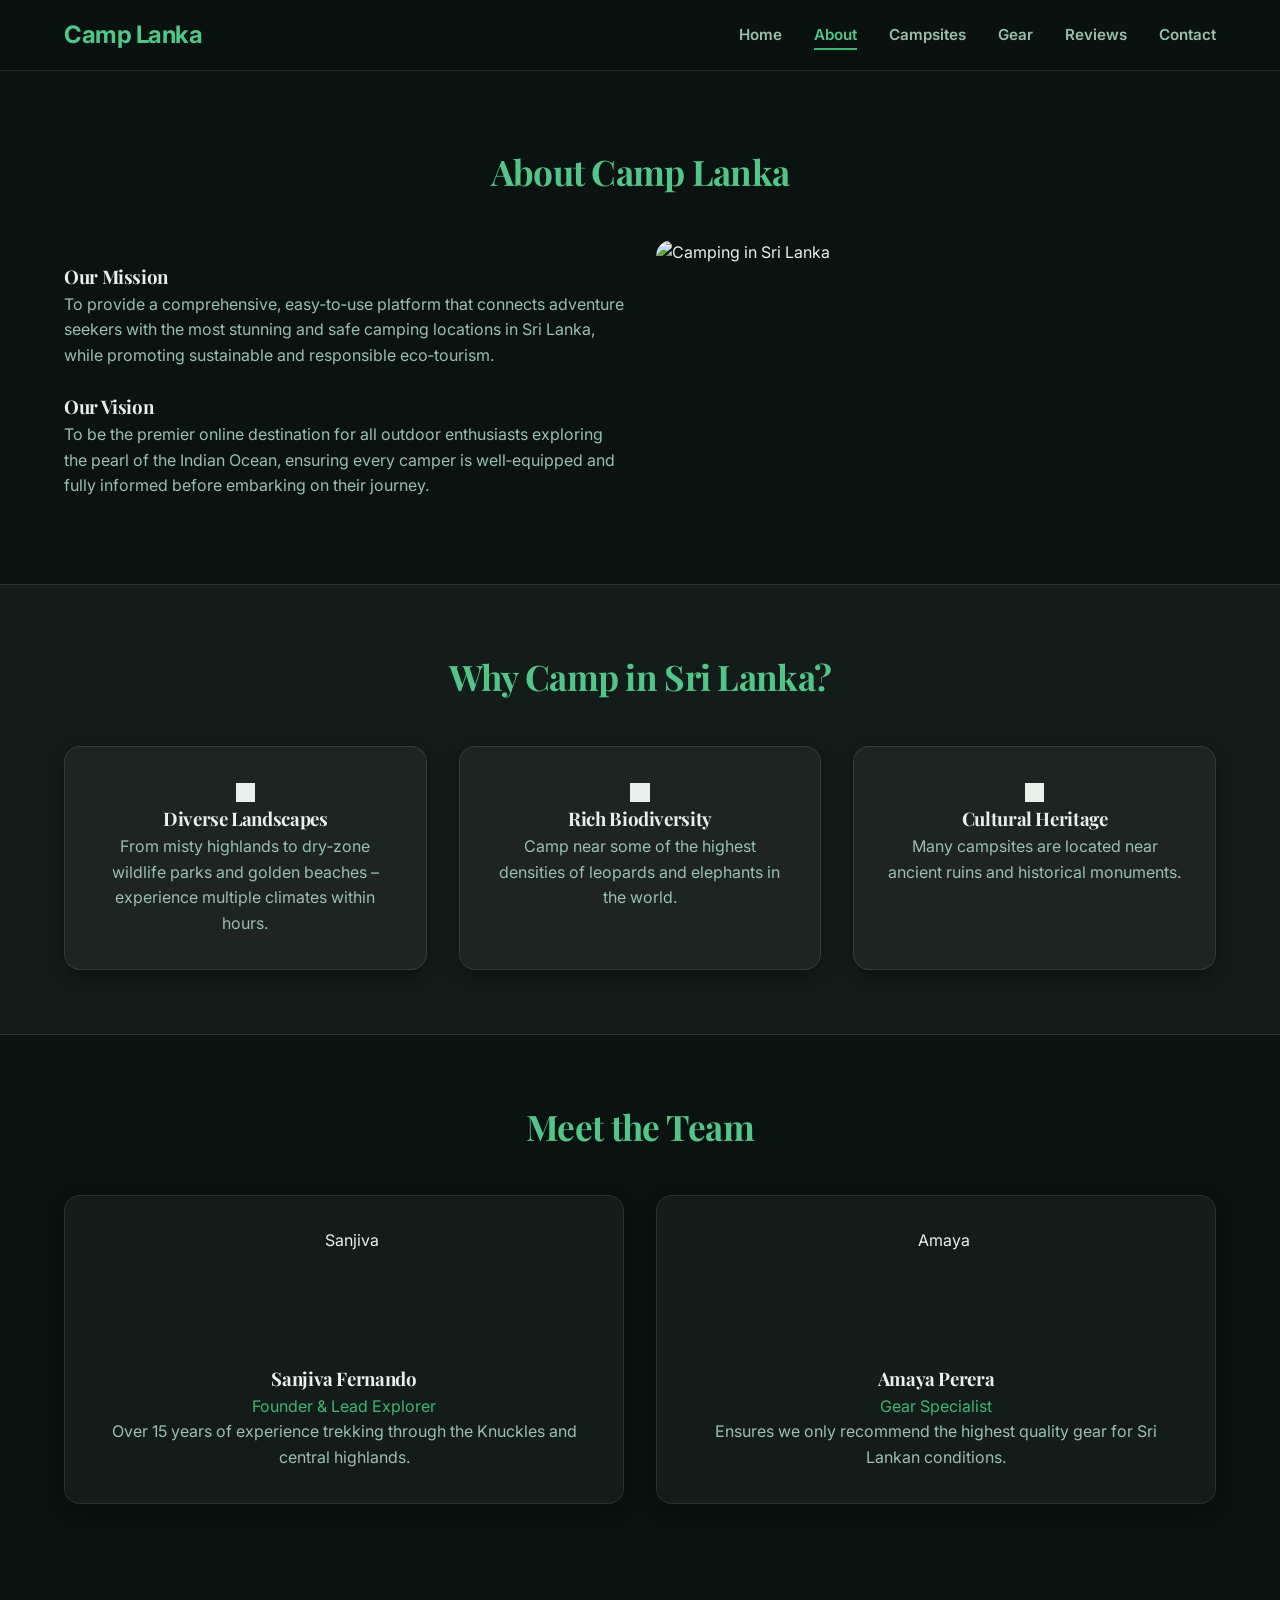
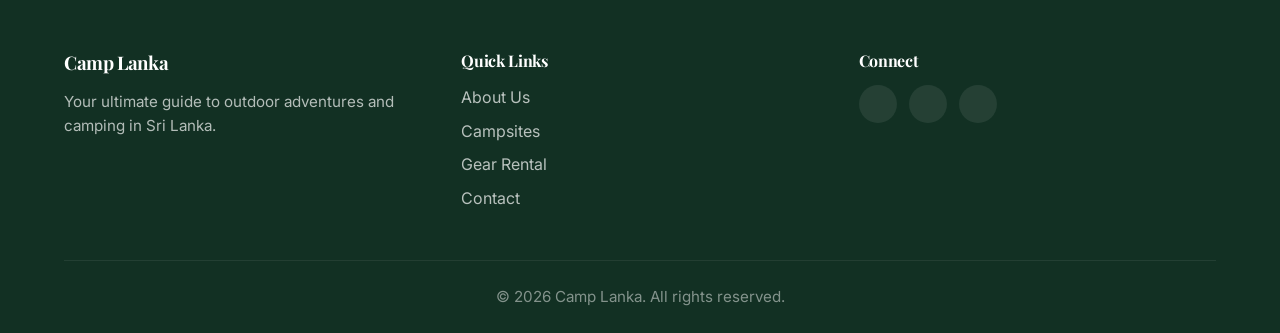
==== about.html @ c8539cd8 "Update website" ====
<!DOCTYPE html>
<html lang="en">
<head>
  <meta charset="UTF-8" />
  <meta name="viewport" content="width=device-width, initial-scale=1.0" />
  <title>About - Camp Lanka</title>
  <link rel="preconnect" href="https://fonts.googleapis.com">
  <link rel="preconnect" href="https://fonts.gstatic.com" crossorigin>
  <link href="https://fonts.googleapis.com/css2?family=Inter:wght@300;400;500;600;700&family=Playfair+Display:wght@500;600;700&display=swap" rel="stylesheet">
  <link rel="stylesheet" href="css/style.css" />
  <link rel="icon" href="favicon.png">
  <script src="https://unpkg.com/@phosphor-icons/web"></script>
</head>
<body>
  <header class="header">
    <div class="container header__container">
      <a href="index.html" class="logo">Camp Lanka</a>
      <nav class="nav">
        <ul class="nav__list">
          <li><a href="index.html" class="nav__link">Home</a></li>
          <li><a href="about.html" class="nav__link active">About</a></li>
          <li><a href="campsites.html" class="nav__link">Campsites</a></li>
          <li><a href="gear.html" class="nav__link">Gear</a></li>
          <li><a href="reviews.html" class="nav__link">Reviews</a></li>
          <li><a href="contact.html" class="nav__link">Contact</a></li>
        </ul>
        <button class="hamburger" aria-label="Menu"><i class="ph ph-list" style="font-size: 1.5rem;"></i></button>
      </nav>
    </div>
  </header>

  <main style="padding-top: 5rem;">
    <section class="section">
      <div class="container">
        <h2 class="section__title">About Camp Lanka</h2>
        <div class="about-grid">
          <div>
            <h3>Our Mission</h3>
            <p style="margin-bottom: 1.5rem; color: var(--color-text-light);">To provide a comprehensive, easy‑to‑use platform that connects adventure seekers with the most stunning and safe camping locations in Sri Lanka, while promoting sustainable and responsible eco‑tourism.</p>
            <h3>Our Vision</h3>
            <p style="color: var(--color-text-light);">To be the premier online destination for all outdoor enthusiasts exploring the pearl of the Indian Ocean, ensuring every camper is well‑equipped and fully informed before embarking on their journey.</p>
          </div>
          <img src="https://images.unsplash.com/photo-1496080174650-637e3f22fa03?q=80&w=2000&auto=format&fit=crop" alt="Camping in Sri Lanka" loading="lazy" />
        </div>
      </div>
    </section>

    <section class="section section--alt">
      <div class="container">
        <h2 class="section__title">Why Camp in Sri Lanka?</h2>
        <div class="grid grid--3">
          <div class="card" style="padding: 2rem; text-align: center;">
            <span class="icon-placeholder" data-icon=""></span>
            <h3>Diverse Landscapes</h3>
            <p style="color: var(--color-text-light);">From misty highlands to dry‑zone wildlife parks and golden beaches – experience multiple climates within hours.</p>
          </div>
          <div class="card" style="padding: 2rem; text-align: center;">
            <span class="icon-placeholder" data-icon=""></span>
            <h3>Rich Biodiversity</h3>
            <p style="color: var(--color-text-light);">Camp near some of the highest densities of leopards and elephants in the world.</p>
          </div>
          <div class="card" style="padding: 2rem; text-align: center;">
            <span class="icon-placeholder" data-icon=""></span>
            <h3>Cultural Heritage</h3>
            <p style="color: var(--color-text-light);">Many campsites are located near ancient ruins and historical monuments.</p>
          </div>
        </div>
      </div>
    </section>

    <section class="section">
      <div class="container">
        <h2 class="section__title">Meet the Team</h2>
        <div class="grid grid--3">
          <div class="card" style="padding: 2rem; text-align: center;">
            <img src="https://images.unsplash.com/photo-1500648767791-00dcc994a43e?q=80&w=600&auto=format&fit=crop" alt="Sanjiva" style="width: 120px; height: 120px; border-radius: 50%; object-fit: cover; margin: 0 auto 1rem;" />
            <h3>Sanjiva Fernando</h3>
            <p style="color: var(--color-accent);">Founder &amp; Lead Explorer</p>
            <p style="color: var(--color-text-light);">Over 15 years of experience trekking through the Knuckles and central highlands.</p>
          </div>
          <div class="card" style="padding: 2rem; text-align: center;">
            <img src="https://images.unsplash.com/photo-1494790108377-be9c29b29330?q=80&w=600&auto=format&fit=crop" alt="Amaya" style="width: 120px; height: 120px; border-radius: 50%; object-fit: cover; margin: 0 auto 1rem;" />
            <h3>Amaya Perera</h3>
            <p style="color: var(--color-accent);">Gear Specialist</p>
            <p style="color: var(--color-text-light);">Ensures we only recommend the highest quality gear for Sri Lankan conditions.</p>
          </div>
        </div>
      </div>
    </section>
  </main>

  <footer class="footer">
    <div class="container">
      <div class="footer__grid">
        <div class="footer__col"><h3>Camp Lanka</h3><p>Your ultimate guide to outdoor adventures and camping in Sri Lanka.</p></div>
        <div class="footer__col">
          <h4>Quick Links</h4>
          <ul><li><a href="about.html">About Us</a></li><li><a href="campsites.html">Campsites</a></li><li><a href="gear.html">Gear Rental</a></li><li><a href="contact.html">Contact</a></li></ul>
        </div>
        <div class="footer__col">
          <h4>Connect</h4>
          <div class="social">
            <a href="#" aria-label="Facebook"><i class="ph-fill ph-facebook-logo" style="font-size: 1.2rem;"></i></a>
            <a href="#" aria-label="Instagram"><i class="ph-fill ph-instagram-logo" style="font-size: 1.2rem;"></i></a>
            <a href="#" aria-label="Twitter"><i class="ph-fill ph-x-logo" style="font-size: 1.2rem;"></i></a>
          </div>
        </div>
      </div>
      <div class="footer__bottom"><p>&copy; 2026 Camp Lanka. All rights reserved.</p></div>
    </div>
  </footer>
  <script src="js/script.js"></script>
</body>
</html>
---- css/style.css ----
/* style.css */
@import url('https://fonts.googleapis.com/css2?family=Inter:opsz,wght@14..32,300;14..32,400;14..32,600;14..32,700&display=swap');

:root {
  --color-bg: #0a1310;
  --color-surface: rgba(255, 255, 255, 0.04);
  --color-surface-hover: rgba(255, 255, 255, 0.08);
  --color-primary: #52c589;
  --color-primary-light: #76dbab;
  --color-primary-dark: #123023;
  --color-accent: #3eb574;
  --color-accent-hover: #4ed18b;
  --color-text: #e8f0ec;
  --color-text-light: #9abfae;
  --color-border: rgba(255, 255, 255, 0.1);
  --color-shadow: rgba(0, 0, 0, 0.4);
  --font-family: 'Inter', -apple-system, BlinkMacSystemFont, 'Segoe UI', Roboto, sans-serif;
  --font-serif: 'Playfair Display', serif;
  --transition: 0.3s ease;
  --radius: 16px;
  --container-width: 1200px;
}

/* Reset & base */
* {
  margin: 0;
  padding: 0;
  box-sizing: border-box;
}

html {
  scroll-behavior: smooth;
}

body {
  font-family: var(--font-family);
  background: var(--color-bg);
  color: var(--color-text);
  line-height: 1.6;
  -webkit-font-smoothing: antialiased;
}

h1, h2, h3, h4, h5, h6 {
  font-family: var(--font-serif);
  font-weight: 700;
  letter-spacing: -0.02em;
}

img {
  max-width: 100%;
  display: block;
}

a {
  color: var(--color-primary);
  text-decoration: none;
  transition: var(--transition);
}
a:hover {
  color: var(--color-accent);
}

.container {
  max-width: var(--container-width);
  margin: 0 auto;
  padding: 0 1.5rem;
}

/* Header */
.header {
  position: fixed;
  top: 0;
  left: 0;
  width: 100%;
  background: rgba(10, 19, 16, 0.6);
  backdrop-filter: blur(16px);
  -webkit-backdrop-filter: blur(16px);
  border-bottom: 1px solid var(--color-border);
  z-index: 1000;
  padding: 1rem 0;
}

.header__container {
  display: flex;
  align-items: center;
  justify-content: space-between;
}

.logo {
  font-weight: 700;
  font-size: 1.5rem;
  color: var(--color-primary);
  letter-spacing: -0.5px;
}
.logo:hover {
  color: var(--color-accent);
}

.nav {
  display: flex;
  align-items: center;
}

.nav__list {
  display: flex;
  gap: 2rem;
  list-style: none;
}
.nav__list a {
  font-weight: 600;
  font-size: 0.95rem;
  color: var(--color-text-light);
  padding: 0.25rem 0;
  border-bottom: 2px solid transparent;
}
.nav__list a:hover,
.nav__list a.active {
  color: var(--color-primary);
  border-bottom-color: var(--color-accent);
}

.hamburger {
  display: none;
  background: none;
  border: none;
  font-size: 1.5rem;
  color: var(--color-primary);
  cursor: pointer;
  padding: 0.25rem;
}

/* Hero */
.hero {
  min-height: 100vh;
  display: flex;
  align-items: center;
  justify-content: center;
  text-align: center;
  background: linear-gradient(180deg, rgba(10, 19, 16, 0.1) 0%, rgba(10, 19, 16, 0.95) 100%),
              url('../images/background.jpg') center/cover;
  padding-top: 6rem;
}

/* Glass Search Bar */
.search-bar {
  display: flex;
  background: rgba(18, 48, 35, 0.5);
  backdrop-filter: blur(16px);
  -webkit-backdrop-filter: blur(16px);
  border: 1px solid rgba(255, 255, 255, 0.1);
  border-radius: 24px;
  padding: 0.5rem;
  margin: 2.5rem auto;
  max-width: 950px;
  flex-wrap: wrap;
  text-align: left;
  box-shadow: 0 10px 30px rgba(0,0,0,0.3);
}
.search-group {
  flex: 1;
  padding: 0.8rem 1.5rem;
  border-right: 1px solid rgba(255, 255, 255, 0.1);
  min-width: 180px;
}
.search-group:last-child {
  border-right: none;
}
.search-group label {
  display: flex;
  align-items: center;
  gap: 0.5rem;
  font-size: 0.85rem;
  color: var(--color-primary);
  margin-bottom: 0.4rem;
  font-weight: 600;
}
.search-group select, .search-group input {
  background: transparent;
  border: none;
  color: #fff;
  font-size: 1rem;
  width: 100%;
  outline: none;
  font-family: var(--font-family);
}
.search-group select option {
  background: var(--color-primary-dark);
  color: #fff;
}
.search-group input::placeholder {
  color: var(--color-text-light);
}
.search-btn-container {
  width: 100%;
  padding: 0.5rem;
}
.search-btn {
  width: 100%;
  background: var(--color-primary);
  color: #000;
  border: none;
  padding: 1.2rem;
  border-radius: 16px;
  font-weight: 600;
  font-size: 1.1rem;
  cursor: pointer;
  transition: var(--transition);
  display: flex;
  align-items: center;
  justify-content: center;
  gap: 0.5rem;
}
.search-btn:hover {
  background: var(--color-accent);
}
.stats-row {
  display: flex;
  justify-content: space-between;
  max-width: 600px;
  margin: 2rem auto 0;
}
.stat-item {
  display: flex;
  align-items: center;
  gap: 0.5rem;
}
.stat-value {
  font-size: 1.5rem;
  font-weight: 700;
  color: #fff;
  font-family: var(--font-serif);
}
.stat-label {
  font-size: 0.9rem;
  color: var(--color-text-light);
}

.hero__content {
  width: 100%;
  max-width: 1100px;
  padding: 1rem;
}

.hero__title {
  font-size: 4.5rem;
  font-weight: 700;
  color: #fff;
  margin-bottom: 1rem;
  line-height: 1.1;
  font-family: var(--font-serif);
}

.hero__title span {
  color: var(--color-primary);
}

.hero__text {
  font-size: 1.2rem;
  color: rgba(255,255,255,0.9);
  margin-bottom: 2rem;
}

/* Buttons */
.btn {
  display: inline-block;
  font-weight: 600;
  padding: 0.75rem 2rem;
  border-radius: 40px;
  border: 2px solid transparent;
  transition: var(--transition);
  cursor: pointer;
  font-size: 1rem;
  text-align: center;
}

.btn--primary {
  background: var(--color-accent);
  color: #fff;
  border-color: var(--color-accent);
}
.btn--primary:hover {
  background: var(--color-accent-hover);
  border-color: var(--color-accent-hover);
  color: #fff;
}

.btn--outline {
  background: transparent;
  color: var(--color-primary);
  border-color: var(--color-primary);
}
.btn--outline:hover {
  background: var(--color-primary);
  color: #fff;
}

/* Sections */
.section {
  padding: 4rem 0;
}

.section--alt {
  background: var(--color-surface);
  border-top: 1px solid var(--color-border);
  border-bottom: 1px solid var(--color-border);
}

.section__title {
  font-size: 2.2rem;
  font-weight: 700;
  color: var(--color-primary);
  text-align: center;
  margin-bottom: 2.5rem;
}

.section__action {
  text-align: center;
  margin-top: 2.5rem;
}

/* Grid */
.grid {
  display: grid;
  gap: 2rem;
}
.grid--3 {
  grid-template-columns: repeat(auto-fit, minmax(260px, 1fr));
}

/* Cards */
.card {
  background: var(--color-surface);
  border-radius: var(--radius);
  overflow: hidden;
  box-shadow: 0 6px 18px var(--color-shadow);
  transition: var(--transition);
  border: 1px solid var(--color-border);
  cursor: default;
}
.card--clickable {
  cursor: pointer;
}
.card--clickable:hover {
  transform: translateY(-6px);
  box-shadow: 0 12px 28px rgba(27, 77, 62, 0.12);
}

.card__media {
  position: relative;
  height: 190px;
  overflow: hidden;
}
.card__media img {
  width: 100%;
  height: 100%;
  object-fit: cover;
}

.badge {
  position: absolute;
  top: 0.75rem;
  left: 0.75rem;
  font-size: 0.7rem;
  font-weight: 600;
  padding: 0.3rem 0.8rem;
  border-radius: 20px;
  background: rgba(255,255,255,0.85);
  backdrop-filter: blur(4px);
  color: var(--color-primary-dark);
}
.badge--mountain { background: #e3f0e9; color: #1a5a3a; }
.badge--forest { background: #d5e8d5; color: #1d5e3a; }
.badge--wildlife { background: #f0e6d3; color: #6b4f2a; }
.badge--rent { background: #d9e6f0; color: #1e4b6b; }
.badge--buy { background: #e8ddf0; color: #4d2a6b; }

.card__body {
  padding: 1.25rem 1.25rem 1.5rem;
}
.card__title {
  font-size: 1.25rem;
  font-weight: 700;
  color: var(--color-primary);
}
.card__location {
  font-size: 0.9rem;
  color: var(--color-text-light);
  margin: 0.25rem 0 0.5rem;
}
.card__location i {
  margin-right: 0.3rem;
  color: var(--color-accent);
}
.card__desc {
  font-size: 0.95rem;
  color: var(--color-text-light);
  line-height: 1.5;
}

/* Gear preview cards (homepage) */
.gear-card {
  display: flex;
  align-items: center;
  gap: 1rem;
  background: var(--color-surface);
  padding: 0.75rem 1rem;
  border-radius: var(--radius);
  border: 1px solid var(--color-border);
  transition: var(--transition);
}
.gear-card:hover {
  border-color: var(--color-accent);
  transform: translateY(-2px);
}
.gear-card img {
  width: 80px;
  height: 80px;
  object-fit: cover;
  border-radius: 8px;
}
.gear-card__info h4 {
  font-weight: 600;
  color: var(--color-primary);
}
.gear-card__info p {
  font-size: 0.85rem;
  color: var(--color-text-light);
  margin: 0.2rem 0;
}

/* Footer */
.footer {
  background: var(--color-primary-dark);
  color: rgba(255,255,255,0.85);
  padding: 3rem 0 1.5rem;
  margin-top: 2rem;
}

.footer__grid {
  display: grid;
  grid-template-columns: repeat(auto-fit, minmax(180px, 1fr));
  gap: 2.5rem;
  margin-bottom: 2.5rem;
}

.footer h3, .footer h4 {
  color: #fff;
  margin-bottom: 0.75rem;
}
.footer p {
  font-size: 0.95rem;
  line-height: 1.6;
  opacity: 0.8;
}
.footer ul {
  list-style: none;
}
.footer ul li {
  margin-bottom: 0.5rem;
}
.footer a {
  color: rgba(255,255,255,0.7);
}
.footer a:hover {
  color: #fff;
}

.social {
  display: flex;
  gap: 0.75rem;
}
.social a {
  display: inline-flex;
  align-items: center;
  justify-content: center;
  width: 38px;
  height: 38px;
  border-radius: 50%;
  background: rgba(255,255,255,0.08);
  color: #fff;
  transition: var(--transition);
}
.social a:hover {
  background: var(--color-accent);
  color: #fff;
}

.footer__bottom {
  border-top: 1px solid rgba(255,255,255,0.1);
  padding-top: 1.5rem;
  text-align: center;
  font-size: 0.9rem;
  opacity: 0.7;
}

/* Responsive */
@media (max-width: 768px) {
  .nav__list {
    display: none;
    flex-direction: column;
    position: absolute;
    top: 100%;
    left: 0;
    width: 100%;
    background: var(--color-bg);
    padding: 1.5rem;
    border-top: 1px solid var(--color-border);
    box-shadow: 0 12px 24px rgba(0,0,0,0.5);
    gap: 0.75rem;
  }
  .nav__list.active {
    display: flex;
  }
  .hamburger {
    display: block;
    color: #fff;
  }
  .hero__title {
    font-size: 2.8rem;
  }
  .stats-row {
    flex-direction: column;
    gap: 1.5rem;
  }
  .search-group {
    border-right: none;
    border-bottom: 1px solid rgba(255,255,255,0.1);
  }
  .search-group:last-of-type {
    border-bottom: none;
  }
  .grid--3 {
    grid-template-columns: 1fr;
  }
  .gear-card {
    flex-direction: column;
    text-align: center;
  }
  .gear-card img {
    width: 100%;
    height: 140px;
  }
}

/* ===== Additional page-specific styles ===== */
/* Campsite filter buttons */
.filter-bar {
  display: flex;
  flex-wrap: wrap;
  justify-content: center;
  gap: 0.6rem 1rem;
  margin-bottom: 2.5rem;
}
.filter-btn {
  background: transparent;
  border: 1px solid var(--color-border);
  padding: 0.4rem 1.2rem;
  border-radius: 30px;
  font-weight: 500;
  color: var(--color-text-light);
  cursor: pointer;
  transition: var(--transition);
}
.filter-btn.active,
.filter-btn:hover {
  background: var(--color-accent);
  color: #fff;
  border-color: var(--color-accent);
}

/* Nearby gear (campsites page) */
.nearby {
  background: var(--color-surface);
  border-radius: var(--radius);
  padding: 2rem 1.5rem;
  margin-top: 2.5rem;
  border: 1px solid var(--color-border);
}
.nearby__header {
  text-align: center;
  margin-bottom: 1.5rem;
}
.nearby__header h2 {
  color: var(--color-primary);
  font-size: 1.6rem;
}
.nearby__placeholder {
  display: grid;
  grid-template-columns: 1fr 1fr;
  gap: 1.5rem;
}
.nearby__placeholder .empty {
  background: var(--color-bg);
  border: 2px dashed var(--color-border);
  border-radius: var(--radius);
  padding: 2.5rem 1rem;
  text-align: center;
  color: var(--color-text-light);
}
.nearby__gear-item {
  display: flex;
  gap: 1rem;
  align-items: center;
  background: var(--color-bg);
  padding: 0.75rem;
  border-radius: 10px;
}
.nearby__gear-item img {
  width: 80px;
  height: 80px;
  object-fit: cover;
  border-radius: 8px;
}
.nearby__gear-info h4 {
  font-weight: 600;
  color: var(--color-primary);
}
.nearby__gear-info p {
  font-size: 0.85rem;
  color: var(--color-text-light);
}
.nearby__gear-info .price {
  color: var(--color-accent);
  font-weight: 600;
  margin-top: 0.2rem;
}

/* Reviews carousel */
.carousel-wrapper {
  max-width: 700px;
  margin: 0 auto;
  background: var(--color-surface);
  border-radius: var(--radius);
  padding: 2rem 1.5rem;
  border: 1px solid var(--color-border);
  position: relative;
  overflow: hidden;
}
.carousel-track {
  display: flex;
  transition: transform 0.4s ease;
}
.review-slide {
  min-width: 100%;
  padding: 0 1rem;
  text-align: center;
}
.review-slide .quote {
  font-size: 2rem;
  color: var(--color-accent);
  opacity: 0.3;
  margin-bottom: 0.5rem;
}
.review-slide blockquote {
  font-style: italic;
  font-size: 1.1rem;
  color: var(--color-text);
  margin-bottom: 1rem;
}
.review-slide .author {
  font-weight: 600;
  color: var(--color-primary);
}
.review-slide .stars {
  color: #e8b84b;
  margin-top: 0.3rem;
}
.carousel-btn {
  position: absolute;
  top: 50%;
  transform: translateY(-50%);
  background: rgba(27, 77, 62, 0.1);
  border: none;
  width: 38px;
  height: 38px;
  border-radius: 50%;
  cursor: pointer;
  transition: var(--transition);
  color: var(--color-primary);
}
.carousel-btn:hover {
  background: var(--color-accent);
  color: #fff;
}
.carousel-btn.prev { left: 0.5rem; }
.carousel-btn.next { right: 0.5rem; }

/* Contact grid */
.contact-grid {
  display: grid;
  grid-template-columns: 1fr 1fr;
  gap: 2.5rem;
  align-items: start;
}
.contact-grid .card {
  padding: 2rem;
}
.form-group {
  margin-bottom: 1.25rem;
}
.form-group label {
  display: block;
  font-weight: 500;
  margin-bottom: 0.3rem;
  color: var(--color-text);
}
.form-control {
  width: 100%;
  padding: 0.6rem 1rem;
  border: 1px solid var(--color-border);
  border-radius: 8px;
  background: var(--color-bg);
  font-family: var(--font-family);
  transition: var(--transition);
}
.form-control:focus {
  outline: none;
  border-color: var(--color-accent);
  box-shadow: 0 0 0 3px rgba(46, 139, 94, 0.15);
}
textarea.form-control {
  min-height: 120px;
  resize: vertical;
}
.contact-details {
  display: flex;
  flex-direction: column;
  gap: 1.5rem;
}
.contact-details .item {
  display: flex;
  gap: 1rem;
  align-items: flex-start;
}
.contact-details .item i {
  font-size: 1.3rem;
  color: var(--color-accent);
  width: 1.8rem;
  text-align: center;
  margin-top: 0.2rem;
}
.contact-details .item h4 {
  font-weight: 600;
  color: var(--color-primary);
}
.contact-details .item p {
  color: var(--color-text-light);
}

/* About page */
.about-grid {
  display: grid;
  grid-template-columns: 1fr 1fr;
  gap: 2rem;
  align-items: center;
}
.about-grid img {
  border-radius: var(--radius);
  height: 280px;
  object-fit: cover;
}

/* Responsive for contact & about */
@media (max-width: 768px) {
  .contact-grid,
  .about-grid {
    grid-template-columns: 1fr;
  }
  .nearby__placeholder {
    grid-template-columns: 1fr;
  }
}
/* Icon placeholders (replacing FontAwesome) */
.icon-placeholder {
  display: inline-block;
  width: 1.2em;
  height: 1.2em;
  background-color: currentColor;
  mask-size: contain;
  mask-repeat: no-repeat;
  mask-position: center;
  -webkit-mask-size: contain;
  -webkit-mask-repeat: no-repeat;
  -webkit-mask-position: center;
  vertical-align: middle;
}

/* Fallback simple geometry for specific icons to look clean if no SVG is provided */
.icon-placeholder[data-icon=\"menu\"] {
  background: currentColor;
  height: 0.15em;
  width: 1em;
  box-shadow: 0 -0.35em 0 currentColor, 0 0.35em 0 currentColor;
}
.icon-placeholder[data-icon=\"location\"] {
  border-radius: 50% 50% 50% 0;
  transform: rotate(-45deg);
  width: 0.8em;
  height: 0.8em;
  border: 0.2em solid currentColor;
  background: transparent;
}
.icon-placeholder[data-icon=\"facebook\"],
.icon-placeholder[data-icon=\"instagram\"],
.icon-placeholder[data-icon=\"twitter\"] {
  border-radius: 50%;
  width: 1em;
  height: 1em;
}
.icon-placeholder[data-icon=\"mountain\"] {
  clip-path: polygon(50% 0%, 0% 100%, 100% 100%);
}
.icon-placeholder[data-icon=\"temp\"] {
  width: 0.3em;
  height: 1em;
  border-radius: 1em;
}
.icon-placeholder[data-icon=\"calendar\"] {
  width: 1em;
  height: 0.9em;
  border: 0.15em solid currentColor;
  border-top-width: 0.3em;
  border-radius: 0.15em;
  background: transparent;
}

/* Hover effect on campsite card select action */
.card .card__action {
  opacity: 0;
  transform: translateY(10px);
  transition: var(--transition);
}
.card:hover .card__action {
  opacity: 1;
  transform: translateY(0);
}
.btn-action {
  font-weight: 600;
  border-radius: 8px;
  cursor: pointer;
  transition: var(--transition);
}
.btn-action:hover {
  transform: scale(1.02);
}


/* Camp Card Styles */

.camp-card {
  background: var(--color-surface);
  border-radius: var(--radius);
  overflow: hidden;
  box-shadow: 0 6px 18px var(--color-shadow);
  transition: var(--transition);
  border: 1px solid var(--color-border);
  display: flex;
  flex-direction: column;
}
.camp-card:hover {
  transform: translateY(-6px);
  box-shadow: 0 12px 28px rgba(27, 77, 62, 0.12);
}
.camp-card-img {
  width: 100%;
  height: 200px;
  object-fit: cover;
}
.camp-card-body {
  padding: 1.25rem 1.25rem 1.5rem;
  display: flex;
  flex-direction: column;
  flex-grow: 1;
}
.camp-card-meta {
  display: flex;
  justify-content: space-between;
  font-size: 0.85rem;
  color: var(--color-text-light);
  margin-bottom: 0.5rem;
}
.camp-card-meta span i, .camp-card-meta span .icon-placeholder {
  color: var(--color-accent);
  margin-right: 0.2rem;
}
.camp-card-title {
  font-size: 1.25rem;
  font-weight: 700;
  color: var(--color-primary);
  margin-bottom: 0.5rem;
}
.camp-desc {
  font-size: 0.95rem;
  color: var(--color-text-light);
  line-height: 1.5;
  margin-bottom: 1rem;
  flex-grow: 1;
}
.camp-card-footer {
  display: flex;
  justify-content: space-between;
  align-items: center;
  border-top: 1px solid var(--color-border);
  padding-top: 1rem;
}
.season-info {
  font-size: 0.85rem;
  color: var(--color-text-light);
  display: flex;
  align-items: center;
  gap: 0.3rem;
}

/* Modal Styles */
.modal {
  display: none;
  position: fixed;
  z-index: 2000;
  left: 0;
  top: 0;
  width: 100%;
  height: 100%;
  overflow: auto;
  background-color: rgba(0, 0, 0, 0.6);
  backdrop-filter: blur(4px);
}
.modal.show {
  display: block;
}
.modal-content {
  background-color: var(--color-surface);
  margin: 5% auto;
  padding: 2rem;
  border-radius: var(--radius);
  width: 90%;
  max-width: 900px;
  position: relative;
  box-shadow: 0 15px 40px rgba(0,0,0,0.2);
  animation: modalFadeIn 0.3s ease-out;
}
@keyframes modalFadeIn {
  from { opacity: 0; transform: translateY(-20px); }
  to { opacity: 1; transform: translateY(0); }
}
.modal-close {
  position: absolute;
  top: 1rem;
  right: 1.5rem;
  color: var(--color-text-light);
  font-size: 2rem;
  font-weight: bold;
  cursor: pointer;
  transition: var(--transition);
}
.modal-close:hover {
  color: var(--color-primary);
}

/* Modal Grid */
.modal-grid {
  display: grid;
  grid-template-columns: 1fr 1fr;
  gap: 2rem;
}
.modal-header-img {
  width: 100%;
  height: 300px;
  object-fit: cover;
  border-radius: var(--radius);
  margin-bottom: 1.5rem;
}
.modal-title {
  font-size: 2rem;
  color: var(--color-primary);
  margin-bottom: 0.5rem;
}
.modal-meta {
  display: flex;
  gap: 1.5rem;
  font-size: 0.95rem;
  color: var(--color-text-light);
  margin-bottom: 1.5rem;
}
.modal-meta span {
  display: flex;
  align-items: center;
  gap: 0.4rem;
}
.modal-desc {
  margin-bottom: 1.5rem;
  line-height: 1.6;
}
.modal-section-title {
  font-size: 1.2rem;
  color: var(--color-primary);
  margin-bottom: 0.75rem;
  border-bottom: 2px solid var(--color-border);
  padding-bottom: 0.3rem;
}
.modal-safety {
  list-style: none;
  margin-bottom: 1.5rem;
}
.modal-safety li {
  position: relative;
  padding-left: 1.5rem;
  margin-bottom: 0.5rem;
  font-size: 0.95rem;
}
.modal-safety li::before {
  content: '✓';
  position: absolute;
  left: 0;
  color: var(--color-accent);
  font-weight: bold;
}
.modal-gear-list {
  display: grid;
  grid-template-columns: 1fr;
  gap: 1rem;
}
.modal-gear-item {
  display: flex;
  gap: 1rem;
  background: var(--color-bg);
  padding: 0.75rem;
  border-radius: 8px;
  border: 1px solid var(--color-border);
  align-items: center;
}
.modal-gear-img {
  width: 60px;
  height: 60px;
  border-radius: 6px;
  object-fit: cover;
}
.modal-gear-info h4 {
  font-size: 0.95rem;
  color: var(--color-primary);
}
.modal-gear-info p {
  font-size: 0.8rem;
  color: var(--color-text-light);
  margin-top: 0.2rem;
}
.modal-gear-item .btn {
  margin-left: auto;
  font-size: 0.8rem;
  padding: 0.4rem 0.8rem;
}
@media (max-width: 768px) {
  .modal-grid { grid-template-columns: 1fr; gap: 1rem; }
  .modal-header-img { height: 200px; }
}
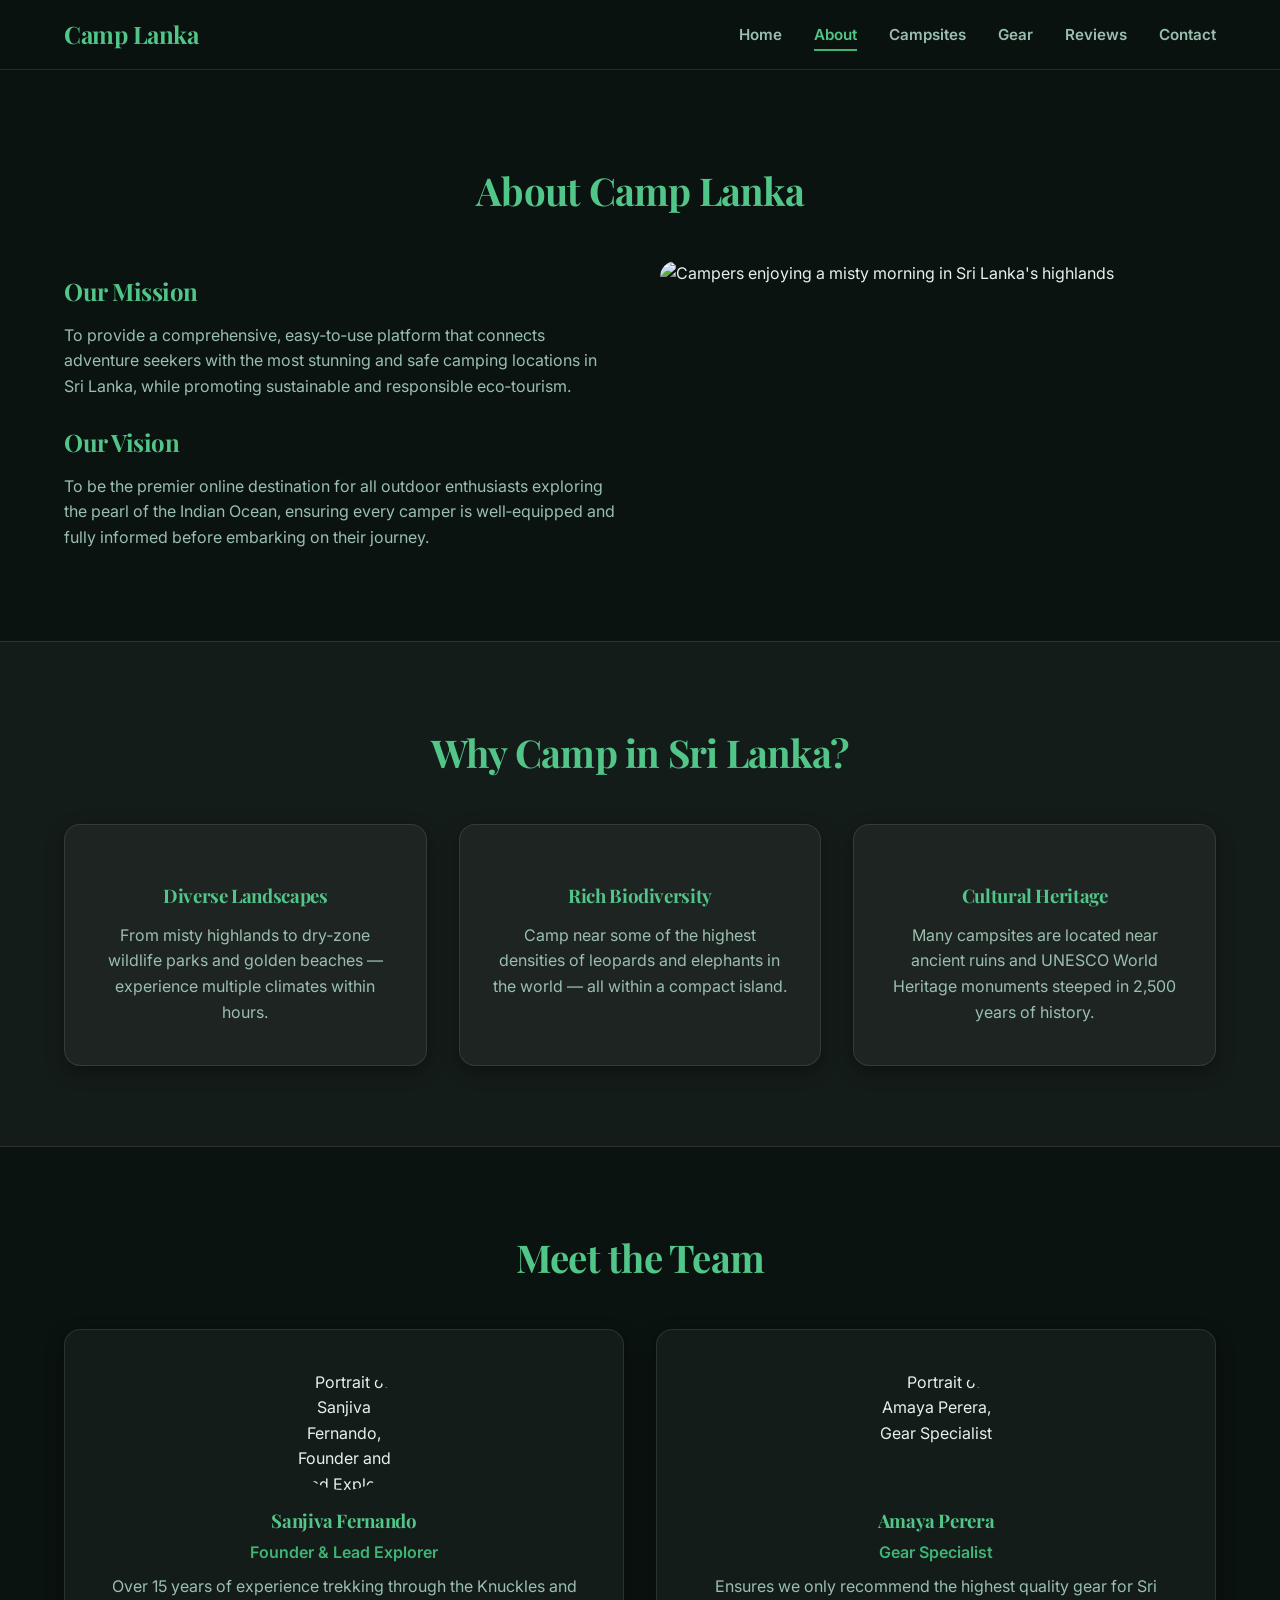
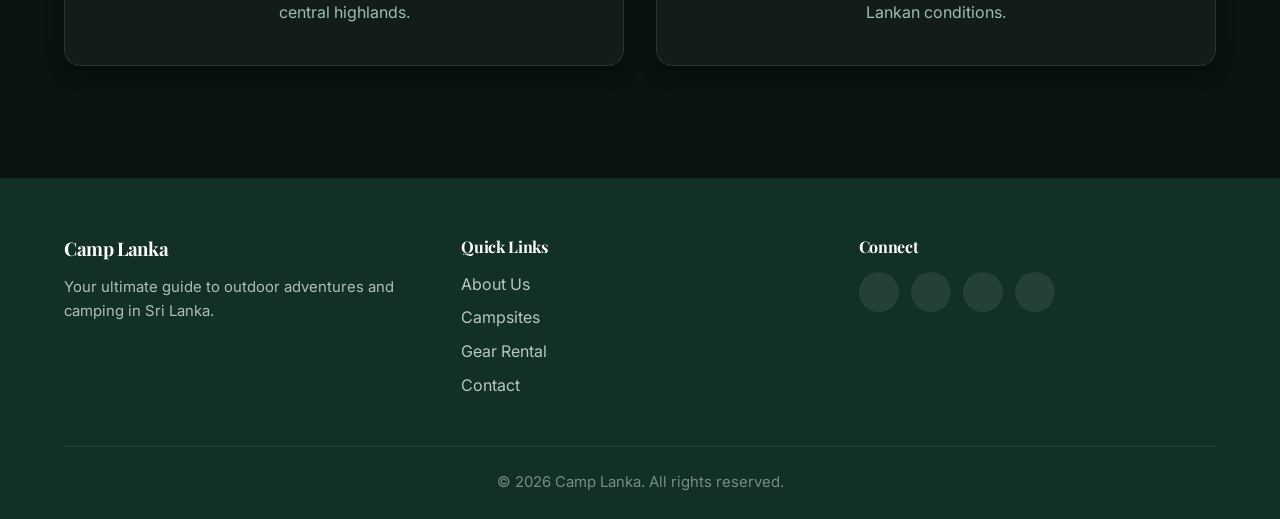
==== commit 3e4e051f: "Update website" ====
--- a/about.html
+++ b/about.html
@@ -3,112 +3,157 @@
 <head>
   <meta charset="UTF-8" />
   <meta name="viewport" content="width=device-width, initial-scale=1.0" />
-  <title>About - Camp Lanka</title>
+  <meta name="description" content="Learn about Camp Lanka — our mission to connect adventure seekers with Sri Lanka's most stunning camping destinations through sustainable eco-tourism." />
+  <title>About Us – Camp Lanka</title>
   <link rel="preconnect" href="https://fonts.googleapis.com">
   <link rel="preconnect" href="https://fonts.gstatic.com" crossorigin>
   <link href="https://fonts.googleapis.com/css2?family=Inter:wght@300;400;500;600;700&family=Playfair+Display:wght@500;600;700&display=swap" rel="stylesheet">
   <link rel="stylesheet" href="css/style.css" />
   <link rel="icon" href="favicon.png">
+  <!-- Phosphor Icons -->
   <script src="https://unpkg.com/@phosphor-icons/web"></script>
 </head>
 <body>
-  <header class="header">
+
+  <!-- ===== HEADER ===== -->
+  <header class="header" role="banner">
     <div class="container header__container">
-      <a href="index.html" class="logo">Camp Lanka</a>
-      <nav class="nav">
-        <ul class="nav__list">
-          <li><a href="index.html" class="nav__link">Home</a></li>
-          <li><a href="about.html" class="nav__link active">About</a></li>
-          <li><a href="campsites.html" class="nav__link">Campsites</a></li>
-          <li><a href="gear.html" class="nav__link">Gear</a></li>
-          <li><a href="reviews.html" class="nav__link">Reviews</a></li>
-          <li><a href="contact.html" class="nav__link">Contact</a></li>
+      <a href="index.html" class="logo" aria-label="Camp Lanka – Home">Camp Lanka</a>
+      <nav class="nav" role="navigation" aria-label="Main navigation">
+        <ul class="nav__list" id="nav-list" role="list">
+          <li role="listitem"><a href="index.html"      class="nav__link">Home</a></li>
+          <li role="listitem"><a href="about.html"      class="nav__link active" aria-current="page">About</a></li>
+          <li role="listitem"><a href="campsites.html"  class="nav__link">Campsites</a></li>
+          <li role="listitem"><a href="gear.html"       class="nav__link">Gear</a></li>
+          <li role="listitem"><a href="reviews.html"    class="nav__link">Reviews</a></li>
+          <li role="listitem"><a href="contact.html"    class="nav__link">Contact</a></li>
         </ul>
-        <button class="hamburger" aria-label="Menu"><i class="ph ph-list" style="font-size: 1.5rem;"></i></button>
+        <button class="hamburger" id="hamburger-btn" aria-label="Open navigation menu" aria-expanded="false" aria-controls="nav-list">
+          <i class="ph ph-list" aria-hidden="true" style="font-size:1.5rem;"></i>
+        </button>
       </nav>
     </div>
   </header>
 
-  <main style="padding-top: 5rem;">
-    <section class="section">
+  <main style="padding-top:5rem;">
+
+    <!-- ===== MISSION & VISION ===== -->
+    <section class="section" aria-labelledby="about-heading">
       <div class="container">
-        <h2 class="section__title">About Camp Lanka</h2>
+        <h1 class="section__title" id="about-heading">About Camp Lanka</h1>
         <div class="about-grid">
           <div>
-            <h3>Our Mission</h3>
-            <p style="margin-bottom: 1.5rem; color: var(--color-text-light);">To provide a comprehensive, easy‑to‑use platform that connects adventure seekers with the most stunning and safe camping locations in Sri Lanka, while promoting sustainable and responsible eco‑tourism.</p>
-            <h3>Our Vision</h3>
-            <p style="color: var(--color-text-light);">To be the premier online destination for all outdoor enthusiasts exploring the pearl of the Indian Ocean, ensuring every camper is well‑equipped and fully informed before embarking on their journey.</p>
+            <h2 style="color:var(--color-primary);margin-bottom:0.75rem;font-size:1.5rem;">Our Mission</h2>
+            <p style="margin-bottom:1.5rem;color:var(--color-text-light);">
+              To provide a comprehensive, easy‑to‑use platform that connects adventure seekers with the most stunning
+              and safe camping locations in Sri Lanka, while promoting sustainable and responsible eco‑tourism.
+            </p>
+            <h2 style="color:var(--color-primary);margin-bottom:0.75rem;font-size:1.5rem;">Our Vision</h2>
+            <p style="color:var(--color-text-light);">
+              To be the premier online destination for all outdoor enthusiasts exploring the pearl of the Indian Ocean,
+              ensuring every camper is well‑equipped and fully informed before embarking on their journey.
+            </p>
           </div>
-          <img src="https://images.unsplash.com/photo-1496080174650-637e3f22fa03?q=80&w=2000&auto=format&fit=crop" alt="Camping in Sri Lanka" loading="lazy" />
+          <img src="https://images.unsplash.com/photo-1496080174650-637e3f22fa03?q=80&w=2000&auto=format&fit=crop" alt="Campers enjoying a misty morning in Sri Lanka's highlands" loading="lazy" />
         </div>
       </div>
     </section>
 
-    <section class="section section--alt">
+    <!-- ===== WHY SRI LANKA ===== -->
+    <section class="section section--alt" aria-labelledby="why-heading">
       <div class="container">
-        <h2 class="section__title">Why Camp in Sri Lanka?</h2>
+        <h2 class="section__title" id="why-heading">Why Camp in Sri Lanka?</h2>
         <div class="grid grid--3">
-          <div class="card" style="padding: 2rem; text-align: center;">
-            <span class="icon-placeholder" data-icon=""></span>
-            <h3>Diverse Landscapes</h3>
-            <p style="color: var(--color-text-light);">From misty highlands to dry‑zone wildlife parks and golden beaches – experience multiple climates within hours.</p>
+
+          <div class="card" style="padding:2.5rem 2rem;text-align:center;">
+            <i class="ph ph-mountains about-feature-icon" aria-hidden="true"></i>
+            <h3 style="color:var(--color-primary);margin-bottom:0.75rem;">Diverse Landscapes</h3>
+            <p style="color:var(--color-text-light);">From misty highlands to dry‑zone wildlife parks and golden beaches — experience multiple climates within hours.</p>
           </div>
-          <div class="card" style="padding: 2rem; text-align: center;">
-            <span class="icon-placeholder" data-icon=""></span>
-            <h3>Rich Biodiversity</h3>
-            <p style="color: var(--color-text-light);">Camp near some of the highest densities of leopards and elephants in the world.</p>
+
+          <div class="card" style="padding:2.5rem 2rem;text-align:center;">
+            <i class="ph ph-leaf about-feature-icon" aria-hidden="true"></i>
+            <h3 style="color:var(--color-primary);margin-bottom:0.75rem;">Rich Biodiversity</h3>
+            <p style="color:var(--color-text-light);">Camp near some of the highest densities of leopards and elephants in the world — all within a compact island.</p>
           </div>
-          <div class="card" style="padding: 2rem; text-align: center;">
-            <span class="icon-placeholder" data-icon=""></span>
-            <h3>Cultural Heritage</h3>
-            <p style="color: var(--color-text-light);">Many campsites are located near ancient ruins and historical monuments.</p>
+
+          <div class="card" style="padding:2.5rem 2rem;text-align:center;">
+            <i class="ph ph-building-columns about-feature-icon" aria-hidden="true"></i>
+            <h3 style="color:var(--color-primary);margin-bottom:0.75rem;">Cultural Heritage</h3>
+            <p style="color:var(--color-text-light);">Many campsites are located near ancient ruins and UNESCO World Heritage monuments steeped in 2,500 years of history.</p>
           </div>
+
         </div>
       </div>
     </section>
 
-    <section class="section">
+    <!-- ===== MEET THE TEAM ===== -->
+    <section class="section" aria-labelledby="team-heading">
       <div class="container">
-        <h2 class="section__title">Meet the Team</h2>
+        <h2 class="section__title" id="team-heading">Meet the Team</h2>
         <div class="grid grid--3">
-          <div class="card" style="padding: 2rem; text-align: center;">
-            <img src="https://images.unsplash.com/photo-1500648767791-00dcc994a43e?q=80&w=600&auto=format&fit=crop" alt="Sanjiva" style="width: 120px; height: 120px; border-radius: 50%; object-fit: cover; margin: 0 auto 1rem;" />
-            <h3>Sanjiva Fernando</h3>
-            <p style="color: var(--color-accent);">Founder &amp; Lead Explorer</p>
-            <p style="color: var(--color-text-light);">Over 15 years of experience trekking through the Knuckles and central highlands.</p>
+
+          <div class="card" style="padding:2.5rem 2rem;text-align:center;">
+            <img
+              src="https://images.unsplash.com/photo-1500648767791-00dcc994a43e?q=80&w=600&auto=format&fit=crop"
+              alt="Portrait of Sanjiva Fernando, Founder and Lead Explorer"
+              style="width:120px;height:120px;border-radius:50%;object-fit:cover;margin:0 auto 1rem;"
+              loading="lazy"
+            />
+            <h3 style="color:var(--color-primary);margin-bottom:0.3rem;">Sanjiva Fernando</h3>
+            <p style="color:var(--color-accent);font-weight:600;margin-bottom:0.5rem;">Founder &amp; Lead Explorer</p>
+            <p style="color:var(--color-text-light);">Over 15 years of experience trekking through the Knuckles and central highlands.</p>
           </div>
-          <div class="card" style="padding: 2rem; text-align: center;">
-            <img src="https://images.unsplash.com/photo-1494790108377-be9c29b29330?q=80&w=600&auto=format&fit=crop" alt="Amaya" style="width: 120px; height: 120px; border-radius: 50%; object-fit: cover; margin: 0 auto 1rem;" />
-            <h3>Amaya Perera</h3>
-            <p style="color: var(--color-accent);">Gear Specialist</p>
-            <p style="color: var(--color-text-light);">Ensures we only recommend the highest quality gear for Sri Lankan conditions.</p>
+
+          <div class="card" style="padding:2.5rem 2rem;text-align:center;">
+            <img
+              src="https://images.unsplash.com/photo-1494790108377-be9c29b29330?q=80&w=600&auto=format&fit=crop"
+              alt="Portrait of Amaya Perera, Gear Specialist"
+              style="width:120px;height:120px;border-radius:50%;object-fit:cover;margin:0 auto 1rem;"
+              loading="lazy"
+            />
+            <h3 style="color:var(--color-primary);margin-bottom:0.3rem;">Amaya Perera</h3>
+            <p style="color:var(--color-accent);font-weight:600;margin-bottom:0.5rem;">Gear Specialist</p>
+            <p style="color:var(--color-text-light);">Ensures we only recommend the highest quality gear for Sri Lankan conditions.</p>
           </div>
+
         </div>
       </div>
     </section>
+
   </main>
 
-  <footer class="footer">
+  <!-- ===== FOOTER ===== -->
+  <footer class="footer" role="contentinfo">
     <div class="container">
       <div class="footer__grid">
-        <div class="footer__col"><h3>Camp Lanka</h3><p>Your ultimate guide to outdoor adventures and camping in Sri Lanka.</p></div>
+        <div class="footer__col">
+          <h3>Camp Lanka</h3>
+          <p>Your ultimate guide to outdoor adventures and camping in Sri Lanka.</p>
+        </div>
         <div class="footer__col">
           <h4>Quick Links</h4>
-          <ul><li><a href="about.html">About Us</a></li><li><a href="campsites.html">Campsites</a></li><li><a href="gear.html">Gear Rental</a></li><li><a href="contact.html">Contact</a></li></ul>
+          <ul>
+            <li><a href="about.html">About Us</a></li>
+            <li><a href="campsites.html">Campsites</a></li>
+            <li><a href="gear.html">Gear Rental</a></li>
+            <li><a href="contact.html">Contact</a></li>
+          </ul>
         </div>
         <div class="footer__col">
           <h4>Connect</h4>
           <div class="social">
-            <a href="#" aria-label="Facebook"><i class="ph-fill ph-facebook-logo" style="font-size: 1.2rem;"></i></a>
-            <a href="#" aria-label="Instagram"><i class="ph-fill ph-instagram-logo" style="font-size: 1.2rem;"></i></a>
-            <a href="#" aria-label="Twitter"><i class="ph-fill ph-x-logo" style="font-size: 1.2rem;"></i></a>
+            <a href="#" aria-label="Visit our Facebook page"><i class="ph-fill ph-facebook-logo" style="font-size:1.2rem;" aria-hidden="true"></i></a>
+            <a href="#" aria-label="Visit our Instagram page"><i class="ph-fill ph-instagram-logo" style="font-size:1.2rem;" aria-hidden="true"></i></a>
+            <a href="#" aria-label="Visit our X (Twitter) page"><i class="ph-fill ph-x-logo" style="font-size:1.2rem;" aria-hidden="true"></i></a>
+            <a href="#" aria-label="Visit our YouTube channel"><i class="ph-fill ph-youtube-logo" style="font-size:1.2rem;" aria-hidden="true"></i></a>
           </div>
         </div>
       </div>
       <div class="footer__bottom"><p>&copy; 2026 Camp Lanka. All rights reserved.</p></div>
     </div>
   </footer>
+
   <script src="js/script.js"></script>
 </body>
 </html>
--- a/css/style.css
+++ b/css/style.css
@@ -1,28 +1,41 @@
-/* style.css */
+/* ============================================================
+   style.css — Camp Lanka
+   ============================================================ */
+
+/* Google Fonts */
 @import url('https://fonts.googleapis.com/css2?family=Inter:opsz,wght@14..32,300;14..32,400;14..32,600;14..32,700&display=swap');
 
+/* ============================================================
+   DESIGN TOKENS
+   ============================================================ */
 :root {
-  --color-bg: #0a1310;
-  --color-surface: rgba(255, 255, 255, 0.04);
-  --color-surface-hover: rgba(255, 255, 255, 0.08);
-  --color-primary: #52c589;
-  --color-primary-light: #76dbab;
-  --color-primary-dark: #123023;
-  --color-accent: #3eb574;
-  --color-accent-hover: #4ed18b;
-  --color-text: #e8f0ec;
-  --color-text-light: #9abfae;
-  --color-border: rgba(255, 255, 255, 0.1);
-  --color-shadow: rgba(0, 0, 0, 0.4);
-  --font-family: 'Inter', -apple-system, BlinkMacSystemFont, 'Segoe UI', Roboto, sans-serif;
-  --font-serif: 'Playfair Display', serif;
-  --transition: 0.3s ease;
-  --radius: 16px;
-  --container-width: 1200px;
-}
-
-/* Reset & base */
-* {
+  --color-bg:             #0a1310;
+  --color-surface:        rgba(255, 255, 255, 0.04);
+  --color-surface-hover:  rgba(255, 255, 255, 0.08);
+  --color-primary:        #52c589;
+  --color-primary-light:  #76dbab;
+  --color-primary-dark:   #123023;
+  --color-accent:         #3eb574;
+  --color-accent-hover:   #4ed18b;
+  --color-text:           #e8f0ec;
+  --color-text-light:     #9abfae;
+  --color-border:         rgba(255, 255, 255, 0.1);
+  --color-shadow:         rgba(0, 0, 0, 0.4);
+  --font-family:          'Inter', -apple-system, BlinkMacSystemFont, 'Segoe UI', Roboto, sans-serif;
+  --font-serif:           'Playfair Display', serif;
+  --transition:           0.3s ease;
+  --radius:               16px;
+  --container-width:      1200px;
+  --header-height:        70px;
+
+  /* Nav animation */
+  --nav-anim-duration:    0.35s;
+}
+
+/* ============================================================
+   RESET & BASE
+   ============================================================ */
+*, *::before, *::after {
   margin: 0;
   padding: 0;
   box-sizing: border-box;
@@ -30,6 +43,7 @@
 
 html {
   scroll-behavior: smooth;
+  scroll-padding-top: var(--header-height);
 }
 
 body {
@@ -38,6 +52,12 @@
   color: var(--color-text);
   line-height: 1.6;
   -webkit-font-smoothing: antialiased;
+  -moz-osx-font-smoothing: grayscale;
+}
+
+/* Prevent scroll when mobile menu or modal is open */
+body.menu-open {
+  overflow: hidden;
 }
 
 h1, h2, h3, h4, h5, h6 {
@@ -56,222 +76,339 @@
   text-decoration: none;
   transition: var(--transition);
 }
-a:hover {
-  color: var(--color-accent);
-}
-
+a:hover { color: var(--color-accent); }
+
+/* Global focus ring — visible keyboard focus for accessibility */
+:focus-visible {
+  outline: 2px solid var(--color-primary);
+  outline-offset: 3px;
+  border-radius: 4px;
+}
+
+/* ============================================================
+   LAYOUT
+   ============================================================ */
 .container {
   max-width: var(--container-width);
   margin: 0 auto;
   padding: 0 1.5rem;
 }
 
-/* Header */
+/* ============================================================
+   HEADER & NAVIGATION
+   ============================================================ */
 .header {
   position: fixed;
   top: 0;
   left: 0;
   width: 100%;
-  background: rgba(10, 19, 16, 0.6);
-  backdrop-filter: blur(16px);
-  -webkit-backdrop-filter: blur(16px);
+  height: var(--header-height);
+  background: rgba(10, 19, 16, 0.82);
+  backdrop-filter: blur(18px);
+  -webkit-backdrop-filter: blur(18px);
   border-bottom: 1px solid var(--color-border);
   z-index: 1000;
-  padding: 1rem 0;
+  display: flex;
+  align-items: center;
 }
 
 .header__container {
   display: flex;
   align-items: center;
   justify-content: space-between;
-}
-
+  width: 100%;
+}
+
+/* Logo */
 .logo {
+  font-family: var(--font-serif);
   font-weight: 700;
   font-size: 1.5rem;
   color: var(--color-primary);
   letter-spacing: -0.5px;
-}
-.logo:hover {
-  color: var(--color-accent);
-}
-
+  flex-shrink: 0;
+}
+.logo:hover { color: var(--color-accent); }
+
+/* Nav container */
 .nav {
   display: flex;
   align-items: center;
-}
-
+  position: relative;
+}
+
+/* Desktop nav list */
 .nav__list {
   display: flex;
   gap: 2rem;
   list-style: none;
-}
-.nav__list a {
+  align-items: center;
+}
+
+.nav__link {
   font-weight: 600;
   font-size: 0.95rem;
   color: var(--color-text-light);
-  padding: 0.25rem 0;
+  padding: 0.35rem 0;
   border-bottom: 2px solid transparent;
-}
-.nav__list a:hover,
-.nav__list a.active {
+  transition: color var(--transition), border-color var(--transition);
+  white-space: nowrap;
+}
+.nav__link:hover,
+.nav__link.active {
   color: var(--color-primary);
   border-bottom-color: var(--color-accent);
 }
 
+/* Hamburger — hidden on desktop */
 .hamburger {
   display: none;
-  background: none;
-  border: none;
+  align-items: center;
+  justify-content: center;
+  background: rgba(255, 255, 255, 0.06);
+  border: 1px solid var(--color-border);
+  border-radius: 8px;
+  width: 40px;
+  height: 40px;
   font-size: 1.5rem;
   color: var(--color-primary);
   cursor: pointer;
-  padding: 0.25rem;
-}
-
-/* Hero */
+  transition: background var(--transition), color var(--transition);
+  flex-shrink: 0;
+  margin-left: 1rem;
+}
+.hamburger:hover {
+  background: rgba(82, 197, 137, 0.15);
+  color: var(--color-accent);
+}
+
+/* ============================================================
+   MOBILE NAV — Smooth slide-down animation
+   ============================================================ */
+@media (max-width: 768px) {
+  .hamburger {
+    display: flex;
+  }
+
+  .nav__list {
+    /* Position below header */
+    position: fixed;
+    top: var(--header-height);
+    left: 0;
+    width: 100%;
+    flex-direction: column;
+    gap: 0;
+    background: #0c1a16;
+    border-bottom: 1px solid var(--color-border);
+    box-shadow: 0 16px 40px rgba(0, 0, 0, 0.6);
+    padding: 0;
+
+    /* Collapsed state */
+    max-height: 0;
+    overflow: hidden;
+    opacity: 0;
+    pointer-events: none;
+    transition:
+      max-height var(--nav-anim-duration) cubic-bezier(0.4, 0, 0.2, 1),
+      opacity var(--nav-anim-duration) ease,
+      padding var(--nav-anim-duration) ease;
+  }
+
+  /* Open state */
+  .nav__list.active {
+    max-height: 400px;
+    opacity: 1;
+    pointer-events: auto;
+    padding: 0.5rem 0 1rem;
+  }
+
+  .nav__list li {
+    width: 100%;
+  }
+
+  .nav__link {
+    display: block;
+    padding: 0.9rem 2rem;
+    border-bottom: none;
+    border-left: 3px solid transparent;
+    font-size: 1rem;
+    transition: color var(--transition), background var(--transition), border-color var(--transition);
+  }
+  .nav__link:hover,
+  .nav__link.active {
+    background: rgba(82, 197, 137, 0.08);
+    border-left-color: var(--color-accent);
+    color: var(--color-primary);
+  }
+}
+
+/* ============================================================
+   HERO
+   ============================================================ */
 .hero {
   min-height: 100vh;
   display: flex;
   align-items: center;
   justify-content: center;
   text-align: center;
-  background: linear-gradient(180deg, rgba(10, 19, 16, 0.1) 0%, rgba(10, 19, 16, 0.95) 100%),
-              url('../images/background.jpg') center/cover;
-  padding-top: 6rem;
-}
-
-/* Glass Search Bar */
-.search-bar {
-  display: flex;
-  background: rgba(18, 48, 35, 0.5);
-  backdrop-filter: blur(16px);
-  -webkit-backdrop-filter: blur(16px);
-  border: 1px solid rgba(255, 255, 255, 0.1);
-  border-radius: 24px;
-  padding: 0.5rem;
-  margin: 2.5rem auto;
-  max-width: 950px;
-  flex-wrap: wrap;
-  text-align: left;
-  box-shadow: 0 10px 30px rgba(0,0,0,0.3);
-}
-.search-group {
-  flex: 1;
-  padding: 0.8rem 1.5rem;
-  border-right: 1px solid rgba(255, 255, 255, 0.1);
-  min-width: 180px;
-}
-.search-group:last-child {
-  border-right: none;
-}
-.search-group label {
-  display: flex;
-  align-items: center;
-  gap: 0.5rem;
-  font-size: 0.85rem;
-  color: var(--color-primary);
-  margin-bottom: 0.4rem;
-  font-weight: 600;
-}
-.search-group select, .search-group input {
-  background: transparent;
-  border: none;
-  color: #fff;
-  font-size: 1rem;
-  width: 100%;
-  outline: none;
-  font-family: var(--font-family);
-}
-.search-group select option {
-  background: var(--color-primary-dark);
-  color: #fff;
-}
-.search-group input::placeholder {
-  color: var(--color-text-light);
-}
-.search-btn-container {
-  width: 100%;
-  padding: 0.5rem;
-}
-.search-btn {
-  width: 100%;
-  background: var(--color-primary);
-  color: #000;
-  border: none;
-  padding: 1.2rem;
-  border-radius: 16px;
-  font-weight: 600;
-  font-size: 1.1rem;
-  cursor: pointer;
-  transition: var(--transition);
-  display: flex;
-  align-items: center;
-  justify-content: center;
-  gap: 0.5rem;
-}
-.search-btn:hover {
-  background: var(--color-accent);
-}
-.stats-row {
-  display: flex;
-  justify-content: space-between;
-  max-width: 600px;
-  margin: 2rem auto 0;
-}
-.stat-item {
-  display: flex;
-  align-items: center;
-  gap: 0.5rem;
-}
-.stat-value {
-  font-size: 1.5rem;
-  font-weight: 700;
-  color: #fff;
-  font-family: var(--font-serif);
-}
-.stat-label {
-  font-size: 0.9rem;
-  color: var(--color-text-light);
+  background:
+    linear-gradient(180deg, rgba(10, 19, 16, 0.15) 0%, rgba(10, 19, 16, 0.92) 100%),
+    url('../images/background.jpg') center / cover no-repeat;
+  padding-top: var(--header-height);
 }
 
 .hero__content {
   width: 100%;
   max-width: 1100px;
-  padding: 1rem;
+  padding: 2rem 1.5rem;
 }
 
 .hero__title {
-  font-size: 4.5rem;
+  font-size: clamp(2.4rem, 6vw, 4.5rem);
   font-weight: 700;
   color: #fff;
   margin-bottom: 1rem;
   line-height: 1.1;
   font-family: var(--font-serif);
 }
-
-.hero__title span {
-  color: var(--color-primary);
-}
+.hero__title span { color: var(--color-primary); }
 
 .hero__text {
-  font-size: 1.2rem;
-  color: rgba(255,255,255,0.9);
+  font-size: clamp(1rem, 2vw, 1.2rem);
+  color: rgba(255, 255, 255, 0.88);
   margin-bottom: 2rem;
-}
-
-/* Buttons */
+  line-height: 1.7;
+}
+
+/* ============================================================
+   SEARCH BAR (hero)
+   ============================================================ */
+.search-bar {
+  display: flex;
+  background: rgba(18, 48, 35, 0.55);
+  backdrop-filter: blur(18px);
+  -webkit-backdrop-filter: blur(18px);
+  border: 1px solid rgba(255, 255, 255, 0.12);
+  border-radius: 24px;
+  padding: 0.5rem;
+  margin: 2.5rem auto;
+  max-width: 960px;
+  flex-wrap: wrap;
+  text-align: left;
+  box-shadow: 0 12px 36px rgba(0, 0, 0, 0.35);
+}
+
+.search-group {
+  flex: 1;
+  padding: 0.9rem 1.5rem;
+  border-right: 1px solid rgba(255, 255, 255, 0.1);
+  min-width: 160px;
+}
+.search-group:last-of-type { border-right: none; }
+
+.search-group label {
+  display: flex;
+  align-items: center;
+  gap: 0.4rem;
+  font-size: 0.82rem;
+  color: var(--color-primary);
+  margin-bottom: 0.4rem;
+  font-weight: 600;
+  text-transform: uppercase;
+  letter-spacing: 0.04em;
+}
+
+.search-group select,
+.search-group input {
+  background: transparent;
+  border: none;
+  color: #fff;
+  font-size: 0.95rem;
+  width: 100%;
+  outline: none;
+  font-family: var(--font-family);
+}
+.search-group select option { background: var(--color-primary-dark); color: #fff; }
+.search-group input::placeholder { color: var(--color-text-light); }
+.search-group select:focus,
+.search-group input:focus { box-shadow: none; }
+
+.search-btn-container {
+  width: 100%;
+  padding: 0.5rem;
+}
+
+.search-btn {
+  width: 100%;
+  background: linear-gradient(135deg, var(--color-primary), var(--color-accent));
+  color: #06190f;
+  border: none;
+  padding: 1.1rem 2rem;
+  border-radius: 16px;
+  font-weight: 700;
+  font-size: 1rem;
+  cursor: pointer;
+  transition: opacity var(--transition), transform var(--transition), box-shadow var(--transition);
+  display: flex;
+  align-items: center;
+  justify-content: center;
+  gap: 0.6rem;
+  box-shadow: 0 4px 16px rgba(62, 181, 116, 0.3);
+}
+.search-btn:hover {
+  opacity: 0.92;
+  transform: translateY(-1px);
+  box-shadow: 0 8px 24px rgba(62, 181, 116, 0.4);
+}
+.search-btn:active { transform: translateY(0); }
+
+/* Stats row */
+.stats-row {
+  display: flex;
+  justify-content: center;
+  gap: 4rem;
+  margin: 2rem auto 0;
+  flex-wrap: wrap;
+}
+.stat-item {
+  display: flex;
+  flex-direction: column;
+  align-items: center;
+  gap: 0.2rem;
+}
+.stat-value {
+  font-size: 1.6rem;
+  font-weight: 700;
+  color: #fff;
+  font-family: var(--font-serif);
+  display: flex;
+  align-items: center;
+  gap: 0.3rem;
+}
+.stat-label {
+  font-size: 0.85rem;
+  color: var(--color-text-light);
+  letter-spacing: 0.04em;
+}
+
+/* ============================================================
+   BUTTONS
+   ============================================================ */
 .btn {
   display: inline-block;
   font-weight: 600;
   padding: 0.75rem 2rem;
   border-radius: 40px;
   border: 2px solid transparent;
-  transition: var(--transition);
+  transition: background var(--transition), border-color var(--transition),
+              color var(--transition), transform var(--transition), box-shadow var(--transition);
   cursor: pointer;
   font-size: 1rem;
   text-align: center;
-}
+  font-family: var(--font-family);
+}
+.btn:hover { transform: translateY(-1px); }
+.btn:active { transform: none; }
 
 .btn--primary {
   background: var(--color-accent);
@@ -282,6 +419,7 @@
   background: var(--color-accent-hover);
   border-color: var(--color-accent-hover);
   color: #fff;
+  box-shadow: 0 4px 16px rgba(62, 181, 116, 0.3);
 }
 
 .btn--outline {
@@ -294,10 +432,19 @@
   color: #fff;
 }
 
-/* Sections */
-.section {
-  padding: 4rem 0;
-}
+.btn-action {
+  font-weight: 600;
+  border-radius: 8px;
+  cursor: pointer;
+  transition: var(--transition);
+  font-family: var(--font-family);
+}
+.btn-action:hover { transform: scale(1.02); }
+
+/* ============================================================
+   SECTIONS
+   ============================================================ */
+.section { padding: 5rem 0; }
 
 .section--alt {
   background: var(--color-surface);
@@ -306,7 +453,7 @@
 }
 
 .section__title {
-  font-size: 2.2rem;
+  font-size: clamp(1.8rem, 3vw, 2.4rem);
   font-weight: 700;
   color: var(--color-primary);
   text-align: center;
@@ -318,31 +465,28 @@
   margin-top: 2.5rem;
 }
 
-/* Grid */
-.grid {
-  display: grid;
-  gap: 2rem;
-}
-.grid--3 {
-  grid-template-columns: repeat(auto-fit, minmax(260px, 1fr));
-}
-
-/* Cards */
+/* ============================================================
+   GRID
+   ============================================================ */
+.grid { display: grid; gap: 2rem; }
+.grid--3 { grid-template-columns: repeat(auto-fit, minmax(280px, 1fr)); }
+
+/* ============================================================
+   GENERIC CARDS
+   ============================================================ */
 .card {
   background: var(--color-surface);
   border-radius: var(--radius);
   overflow: hidden;
   box-shadow: 0 6px 18px var(--color-shadow);
-  transition: var(--transition);
+  transition: transform var(--transition), box-shadow var(--transition);
   border: 1px solid var(--color-border);
   cursor: default;
 }
-.card--clickable {
-  cursor: pointer;
-}
+.card--clickable { cursor: pointer; }
 .card--clickable:hover {
   transform: translateY(-6px);
-  box-shadow: 0 12px 28px rgba(27, 77, 62, 0.12);
+  box-shadow: 0 14px 32px rgba(27, 77, 62, 0.18);
 }
 
 .card__media {
@@ -354,7 +498,9 @@
   width: 100%;
   height: 100%;
   object-fit: cover;
-}
+  transition: transform 0.5s ease;
+}
+.card--clickable:hover .card__media img { transform: scale(1.04); }
 
 .badge {
   position: absolute;
@@ -364,21 +510,22 @@
   font-weight: 600;
   padding: 0.3rem 0.8rem;
   border-radius: 20px;
-  background: rgba(255,255,255,0.85);
-  backdrop-filter: blur(4px);
+  background: rgba(255, 255, 255, 0.88);
+  backdrop-filter: blur(6px);
   color: var(--color-primary-dark);
-}
-.badge--mountain { background: #e3f0e9; color: #1a5a3a; }
-.badge--forest { background: #d5e8d5; color: #1d5e3a; }
-.badge--wildlife { background: #f0e6d3; color: #6b4f2a; }
-.badge--rent { background: #d9e6f0; color: #1e4b6b; }
-.badge--buy { background: #e8ddf0; color: #4d2a6b; }
+  z-index: 1;
+}
+.badge--mountain  { background: #e3f0e9; color: #1a5a3a; }
+.badge--forest    { background: #d5e8d5; color: #1d5e3a; }
+.badge--wildlife  { background: #f0e6d3; color: #6b4f2a; }
+.badge--rent      { background: #d9e6f0; color: #1e4b6b; position: static; }
+.badge--buy       { background: #e8ddf0; color: #4d2a6b; position: static; }
 
 .card__body {
   padding: 1.25rem 1.25rem 1.5rem;
 }
 .card__title {
-  font-size: 1.25rem;
+  font-size: 1.2rem;
   font-weight: 700;
   color: var(--color-primary);
 }
@@ -387,36 +534,200 @@
   color: var(--color-text-light);
   margin: 0.25rem 0 0.5rem;
 }
-.card__location i {
-  margin-right: 0.3rem;
-  color: var(--color-accent);
-}
+.card__location i { margin-right: 0.3rem; color: var(--color-accent); }
 .card__desc {
   font-size: 0.95rem;
   color: var(--color-text-light);
   line-height: 1.5;
 }
 
-/* Gear preview cards (homepage) */
+/* Hover-reveal action */
+.card .card__action {
+  opacity: 0;
+  transform: translateY(10px);
+  transition: var(--transition);
+}
+.card:hover .card__action {
+  opacity: 1;
+  transform: translateY(0);
+}
+
+/* ============================================================
+   CAMP CARDS
+   ============================================================ */
+.camp-card {
+  background: var(--color-surface);
+  border-radius: var(--radius);
+  overflow: hidden;
+  box-shadow: 0 6px 18px var(--color-shadow);
+  transition: transform var(--transition), box-shadow var(--transition);
+  border: 1px solid var(--color-border);
+  display: flex;
+  flex-direction: column;
+}
+.camp-card:hover {
+  transform: translateY(-6px);
+  box-shadow: 0 14px 32px rgba(27, 77, 62, 0.18);
+}
+
+.camp-card-img {
+  width: 100%;
+  height: 200px;
+  object-fit: cover;
+  transition: transform 0.5s ease;
+}
+.camp-card:hover .camp-card-img { transform: scale(1.04); }
+
+.camp-card-body {
+  padding: 1.25rem 1.25rem 1.5rem;
+  display: flex;
+  flex-direction: column;
+  flex-grow: 1;
+}
+.camp-card-meta {
+  display: flex;
+  justify-content: space-between;
+  font-size: 0.85rem;
+  color: var(--color-text-light);
+  margin-bottom: 0.5rem;
+  align-items: center;
+}
+.camp-card-meta i { color: var(--color-accent); margin-right: 0.2rem; }
+.camp-card-title {
+  font-size: 1.2rem;
+  font-weight: 700;
+  color: var(--color-primary);
+  margin-bottom: 0.5rem;
+}
+.camp-desc {
+  font-size: 0.93rem;
+  color: var(--color-text-light);
+  line-height: 1.5;
+  margin-bottom: 1rem;
+  flex-grow: 1;
+}
+.camp-card-footer {
+  display: flex;
+  justify-content: space-between;
+  align-items: center;
+  border-top: 1px solid var(--color-border);
+  padding-top: 1rem;
+  margin-top: auto;
+}
+.season-info {
+  font-size: 0.85rem;
+  color: var(--color-text-light);
+  display: flex;
+  align-items: center;
+  gap: 0.4rem;
+}
+
+/* ============================================================
+   CAMPSITE SEARCH BAR (campsites.html)
+   ============================================================ */
+.campsite-search-wrapper {
+  position: relative;
+  max-width: 520px;
+  margin: 0 auto 2rem;
+}
+
+.campsite-search-input {
+  width: 100%;
+  padding: 0.85rem 3rem 0.85rem 3.2rem;
+  background: rgba(255, 255, 255, 0.05);
+  border: 1px solid var(--color-border);
+  border-radius: 50px;
+  color: var(--color-text);
+  font-size: 1rem;
+  font-family: var(--font-family);
+  transition: border-color var(--transition), box-shadow var(--transition);
+}
+.campsite-search-input::placeholder { color: var(--color-text-light); }
+.campsite-search-input:focus {
+  outline: none;
+  border-color: var(--color-primary);
+  box-shadow: 0 0 0 3px rgba(82, 197, 137, 0.15);
+}
+
+.campsite-search-icon {
+  position: absolute;
+  left: 1.1rem;
+  top: 50%;
+  transform: translateY(-50%);
+  color: var(--color-text-light);
+  font-size: 1.1rem;
+  pointer-events: none;
+}
+
+.campsite-search-clear {
+  position: absolute;
+  right: 0.8rem;
+  top: 50%;
+  transform: translateY(-50%);
+  background: rgba(255, 255, 255, 0.08);
+  border: none;
+  border-radius: 50%;
+  width: 28px;
+  height: 28px;
+  display: none; /* shown via JS */
+  align-items: center;
+  justify-content: center;
+  cursor: pointer;
+  color: var(--color-text-light);
+  transition: background var(--transition), color var(--transition);
+}
+.campsite-search-clear:hover {
+  background: rgba(255, 255, 255, 0.16);
+  color: #fff;
+}
+
+/* Empty state — "No campsites found" */
+.campsite-empty {
+  display: none;
+  text-align: center;
+  padding: 4rem 2rem;
+  color: var(--color-text-light);
+  grid-column: 1 / -1;
+}
+.campsite-empty i {
+  font-size: 3rem;
+  color: var(--color-primary);
+  opacity: 0.4;
+  display: block;
+  margin-bottom: 1rem;
+}
+.campsite-empty h3 {
+  font-size: 1.4rem;
+  color: var(--color-text);
+  margin-bottom: 0.5rem;
+  font-family: var(--font-serif);
+}
+.campsite-empty p { font-size: 0.95rem; }
+
+/* ============================================================
+   GEAR PREVIEW CARDS (homepage)
+   ============================================================ */
 .gear-card {
   display: flex;
   align-items: center;
   gap: 1rem;
   background: var(--color-surface);
-  padding: 0.75rem 1rem;
+  padding: 0.85rem 1rem;
   border-radius: var(--radius);
   border: 1px solid var(--color-border);
-  transition: var(--transition);
+  transition: border-color var(--transition), transform var(--transition), box-shadow var(--transition);
 }
 .gear-card:hover {
   border-color: var(--color-accent);
-  transform: translateY(-2px);
+  transform: translateY(-3px);
+  box-shadow: 0 8px 24px rgba(62, 181, 116, 0.12);
 }
 .gear-card img {
   width: 80px;
   height: 80px;
   object-fit: cover;
-  border-radius: 8px;
+  border-radius: 10px;
+  flex-shrink: 0;
 }
 .gear-card__info h4 {
   font-weight: 600;
@@ -428,138 +739,27 @@
   margin: 0.2rem 0;
 }
 
-/* Footer */
-.footer {
-  background: var(--color-primary-dark);
-  color: rgba(255,255,255,0.85);
-  padding: 3rem 0 1.5rem;
-  margin-top: 2rem;
-}
-
-.footer__grid {
-  display: grid;
-  grid-template-columns: repeat(auto-fit, minmax(180px, 1fr));
-  gap: 2.5rem;
-  margin-bottom: 2.5rem;
-}
-
-.footer h3, .footer h4 {
-  color: #fff;
-  margin-bottom: 0.75rem;
-}
-.footer p {
-  font-size: 0.95rem;
-  line-height: 1.6;
-  opacity: 0.8;
-}
-.footer ul {
-  list-style: none;
-}
-.footer ul li {
-  margin-bottom: 0.5rem;
-}
-.footer a {
-  color: rgba(255,255,255,0.7);
-}
-.footer a:hover {
-  color: #fff;
-}
-
-.social {
-  display: flex;
-  gap: 0.75rem;
-}
-.social a {
-  display: inline-flex;
-  align-items: center;
-  justify-content: center;
-  width: 38px;
-  height: 38px;
-  border-radius: 50%;
-  background: rgba(255,255,255,0.08);
-  color: #fff;
-  transition: var(--transition);
-}
-.social a:hover {
-  background: var(--color-accent);
-  color: #fff;
-}
-
-.footer__bottom {
-  border-top: 1px solid rgba(255,255,255,0.1);
-  padding-top: 1.5rem;
-  text-align: center;
-  font-size: 0.9rem;
-  opacity: 0.7;
-}
-
-/* Responsive */
-@media (max-width: 768px) {
-  .nav__list {
-    display: none;
-    flex-direction: column;
-    position: absolute;
-    top: 100%;
-    left: 0;
-    width: 100%;
-    background: var(--color-bg);
-    padding: 1.5rem;
-    border-top: 1px solid var(--color-border);
-    box-shadow: 0 12px 24px rgba(0,0,0,0.5);
-    gap: 0.75rem;
-  }
-  .nav__list.active {
-    display: flex;
-  }
-  .hamburger {
-    display: block;
-    color: #fff;
-  }
-  .hero__title {
-    font-size: 2.8rem;
-  }
-  .stats-row {
-    flex-direction: column;
-    gap: 1.5rem;
-  }
-  .search-group {
-    border-right: none;
-    border-bottom: 1px solid rgba(255,255,255,0.1);
-  }
-  .search-group:last-of-type {
-    border-bottom: none;
-  }
-  .grid--3 {
-    grid-template-columns: 1fr;
-  }
-  .gear-card {
-    flex-direction: column;
-    text-align: center;
-  }
-  .gear-card img {
-    width: 100%;
-    height: 140px;
-  }
-}
-
-/* ===== Additional page-specific styles ===== */
-/* Campsite filter buttons */
+/* ============================================================
+   FILTER BAR
+   ============================================================ */
 .filter-bar {
   display: flex;
   flex-wrap: wrap;
   justify-content: center;
-  gap: 0.6rem 1rem;
-  margin-bottom: 2.5rem;
+  gap: 0.5rem 0.8rem;
+  margin-bottom: 2rem;
 }
 .filter-btn {
   background: transparent;
   border: 1px solid var(--color-border);
-  padding: 0.4rem 1.2rem;
+  padding: 0.45rem 1.3rem;
   border-radius: 30px;
   font-weight: 500;
+  font-size: 0.9rem;
   color: var(--color-text-light);
   cursor: pointer;
-  transition: var(--transition);
+  transition: background var(--transition), color var(--transition), border-color var(--transition);
+  font-family: var(--font-family);
 }
 .filter-btn.active,
 .filter-btn:hover {
@@ -568,7 +768,9 @@
   border-color: var(--color-accent);
 }
 
-/* Nearby gear (campsites page) */
+/* ============================================================
+   NEARBY GEAR (campsites page)
+   ============================================================ */
 .nearby {
   background: var(--color-surface);
   border-radius: var(--radius);
@@ -580,10 +782,7 @@
   text-align: center;
   margin-bottom: 1.5rem;
 }
-.nearby__header h2 {
-  color: var(--color-primary);
-  font-size: 1.6rem;
-}
+.nearby__header h2 { color: var(--color-primary); font-size: 1.6rem; }
 .nearby__placeholder {
   display: grid;
   grid-template-columns: 1fr 1fr;
@@ -610,52 +809,49 @@
   height: 80px;
   object-fit: cover;
   border-radius: 8px;
-}
-.nearby__gear-info h4 {
-  font-weight: 600;
-  color: var(--color-primary);
-}
-.nearby__gear-info p {
-  font-size: 0.85rem;
-  color: var(--color-text-light);
-}
-.nearby__gear-info .price {
-  color: var(--color-accent);
-  font-weight: 600;
-  margin-top: 0.2rem;
-}
-
-/* Reviews carousel */
+  flex-shrink: 0;
+}
+.nearby__gear-info h4 { font-weight: 600; color: var(--color-primary); }
+.nearby__gear-info p { font-size: 0.85rem; color: var(--color-text-light); }
+.nearby__gear-info .price { color: var(--color-accent); font-weight: 600; margin-top: 0.2rem; }
+
+/* ============================================================
+   REVIEWS CAROUSEL
+   ============================================================ */
 .carousel-wrapper {
-  max-width: 700px;
+  max-width: 760px;
   margin: 0 auto;
   background: var(--color-surface);
   border-radius: var(--radius);
-  padding: 2rem 1.5rem;
+  padding: 2.5rem 3rem;
   border: 1px solid var(--color-border);
   position: relative;
   overflow: hidden;
 }
+
 .carousel-track {
   display: flex;
-  transition: transform 0.4s ease;
-}
+  transition: transform 0.45s cubic-bezier(0.4, 0, 0.2, 1);
+}
+
 .review-slide {
   min-width: 100%;
-  padding: 0 1rem;
+  padding: 0 1.5rem;
   text-align: center;
 }
 .review-slide .quote {
-  font-size: 2rem;
+  font-size: 3rem;
   color: var(--color-accent);
-  opacity: 0.3;
+  opacity: 0.25;
   margin-bottom: 0.5rem;
+  line-height: 1;
 }
 .review-slide blockquote {
   font-style: italic;
   font-size: 1.1rem;
   color: var(--color-text);
-  margin-bottom: 1rem;
+  margin-bottom: 1.2rem;
+  line-height: 1.7;
 }
 .review-slide .author {
   font-weight: 600;
@@ -663,75 +859,103 @@
 }
 .review-slide .stars {
   color: #e8b84b;
-  margin-top: 0.3rem;
-}
+  margin-top: 0.4rem;
+  font-size: 1.1rem;
+  letter-spacing: 2px;
+}
+
 .carousel-btn {
   position: absolute;
   top: 50%;
   transform: translateY(-50%);
-  background: rgba(27, 77, 62, 0.1);
-  border: none;
-  width: 38px;
-  height: 38px;
+  background: rgba(27, 77, 62, 0.12);
+  border: 1px solid var(--color-border);
+  width: 42px;
+  height: 42px;
   border-radius: 50%;
   cursor: pointer;
-  transition: var(--transition);
-  color: var(--color-primary);
+  transition: background var(--transition), color var(--transition), border-color var(--transition);
+  color: var(--color-primary);
+  font-size: 1rem;
+  display: flex;
+  align-items: center;
+  justify-content: center;
 }
 .carousel-btn:hover {
   background: var(--color-accent);
   color: #fff;
-}
-.carousel-btn.prev { left: 0.5rem; }
-.carousel-btn.next { right: 0.5rem; }
-
-/* Contact grid */
+  border-color: var(--color-accent);
+}
+.carousel-btn.prev { left: 0.75rem; }
+.carousel-btn.next { right: 0.75rem; }
+
+/* Dot indicators */
+.carousel-dots {
+  display: flex;
+  justify-content: center;
+  gap: 0.5rem;
+  margin-top: 1.5rem;
+}
+.carousel-dot {
+  width: 8px;
+  height: 8px;
+  border-radius: 50%;
+  border: none;
+  background: var(--color-border);
+  cursor: pointer;
+  transition: background var(--transition), transform var(--transition);
+  padding: 0;
+}
+.carousel-dot.active {
+  background: var(--color-accent);
+  transform: scale(1.3);
+}
+
+/* ============================================================
+   CONTACT
+   ============================================================ */
 .contact-grid {
   display: grid;
   grid-template-columns: 1fr 1fr;
   gap: 2.5rem;
   align-items: start;
 }
-.contact-grid .card {
-  padding: 2rem;
-}
-.form-group {
-  margin-bottom: 1.25rem;
-}
+.contact-grid .card { padding: 2rem; }
+
+.form-group { margin-bottom: 1.25rem; }
 .form-group label {
   display: block;
   font-weight: 500;
-  margin-bottom: 0.3rem;
+  margin-bottom: 0.35rem;
   color: var(--color-text);
-}
+  font-size: 0.9rem;
+}
+
 .form-control {
   width: 100%;
-  padding: 0.6rem 1rem;
+  padding: 0.65rem 1rem;
   border: 1px solid var(--color-border);
   border-radius: 8px;
   background: var(--color-bg);
+  color: var(--color-text);
   font-family: var(--font-family);
-  transition: var(--transition);
-}
+  font-size: 0.95rem;
+  transition: border-color var(--transition), box-shadow var(--transition);
+}
+.form-control::placeholder { color: var(--color-text-light); }
 .form-control:focus {
   outline: none;
   border-color: var(--color-accent);
-  box-shadow: 0 0 0 3px rgba(46, 139, 94, 0.15);
-}
+  box-shadow: 0 0 0 3px rgba(62, 181, 116, 0.15);
+}
+
 textarea.form-control {
-  min-height: 120px;
+  min-height: 130px;
   resize: vertical;
 }
-.contact-details {
-  display: flex;
-  flex-direction: column;
-  gap: 1.5rem;
-}
-.contact-details .item {
-  display: flex;
-  gap: 1rem;
-  align-items: flex-start;
-}
+
+.contact-details { display: flex; flex-direction: column; gap: 1.5rem; }
+.contact-details .item { display: flex; gap: 1rem; align-items: flex-start; }
 .contact-details .item i {
   font-size: 1.3rem;
   color: var(--color-accent);
@@ -739,209 +963,115 @@
   text-align: center;
   margin-top: 0.2rem;
 }
-.contact-details .item h4 {
-  font-weight: 600;
-  color: var(--color-primary);
-}
-.contact-details .item p {
-  color: var(--color-text-light);
-}
-
-/* About page */
+.contact-details .item h4 { font-weight: 600; color: var(--color-primary); }
+.contact-details .item p { color: var(--color-text-light); }
+
+/* ============================================================
+   ABOUT PAGE
+   ============================================================ */
 .about-grid {
   display: grid;
   grid-template-columns: 1fr 1fr;
-  gap: 2rem;
+  gap: 2.5rem;
   align-items: center;
 }
 .about-grid img {
   border-radius: var(--radius);
-  height: 280px;
+  height: 300px;
   object-fit: cover;
-}
-
-/* Responsive for contact & about */
-@media (max-width: 768px) {
-  .contact-grid,
-  .about-grid {
-    grid-template-columns: 1fr;
-  }
-  .nearby__placeholder {
-    grid-template-columns: 1fr;
-  }
-}
-/* Icon placeholders (replacing FontAwesome) */
-.icon-placeholder {
-  display: inline-block;
-  width: 1.2em;
-  height: 1.2em;
-  background-color: currentColor;
-  mask-size: contain;
-  mask-repeat: no-repeat;
-  mask-position: center;
-  -webkit-mask-size: contain;
-  -webkit-mask-repeat: no-repeat;
-  -webkit-mask-position: center;
-  vertical-align: middle;
-}
-
-/* Fallback simple geometry for specific icons to look clean if no SVG is provided */
-.icon-placeholder[data-icon=\"menu\"] {
-  background: currentColor;
-  height: 0.15em;
-  width: 1em;
-  box-shadow: 0 -0.35em 0 currentColor, 0 0.35em 0 currentColor;
-}
-.icon-placeholder[data-icon=\"location\"] {
-  border-radius: 50% 50% 50% 0;
-  transform: rotate(-45deg);
-  width: 0.8em;
-  height: 0.8em;
-  border: 0.2em solid currentColor;
-  background: transparent;
-}
-.icon-placeholder[data-icon=\"facebook\"],
-.icon-placeholder[data-icon=\"instagram\"],
-.icon-placeholder[data-icon=\"twitter\"] {
+  width: 100%;
+}
+
+/* Why Camp in Sri Lanka icon cards */
+.about-feature-icon {
+  font-size: 2.5rem;
+  color: var(--color-primary);
+  margin-bottom: 1rem;
+  display: block;
+}
+
+/* ============================================================
+   FOOTER
+   ============================================================ */
+.footer {
+  background: var(--color-primary-dark);
+  color: rgba(255, 255, 255, 0.85);
+  padding: 3.5rem 0 1.5rem;
+  margin-top: 2rem;
+}
+
+.footer__grid {
+  display: grid;
+  grid-template-columns: repeat(auto-fit, minmax(180px, 1fr));
+  gap: 2.5rem;
+  margin-bottom: 2.5rem;
+}
+.footer h3, .footer h4 { color: #fff; margin-bottom: 0.75rem; }
+.footer p { font-size: 0.93rem; line-height: 1.6; opacity: 0.8; }
+.footer ul { list-style: none; }
+.footer ul li { margin-bottom: 0.5rem; }
+.footer a { color: rgba(255, 255, 255, 0.72); transition: color var(--transition); }
+.footer a:hover { color: #fff; }
+
+.social { display: flex; gap: 0.75rem; flex-wrap: wrap; }
+.social a {
+  display: inline-flex;
+  align-items: center;
+  justify-content: center;
+  width: 40px;
+  height: 40px;
   border-radius: 50%;
-  width: 1em;
-  height: 1em;
-}
-.icon-placeholder[data-icon=\"mountain\"] {
-  clip-path: polygon(50% 0%, 0% 100%, 100% 100%);
-}
-.icon-placeholder[data-icon=\"temp\"] {
-  width: 0.3em;
-  height: 1em;
-  border-radius: 1em;
-}
-.icon-placeholder[data-icon=\"calendar\"] {
-  width: 1em;
-  height: 0.9em;
-  border: 0.15em solid currentColor;
-  border-top-width: 0.3em;
-  border-radius: 0.15em;
-  background: transparent;
-}
-
-/* Hover effect on campsite card select action */
-.card .card__action {
-  opacity: 0;
-  transform: translateY(10px);
-  transition: var(--transition);
-}
-.card:hover .card__action {
-  opacity: 1;
-  transform: translateY(0);
-}
-.btn-action {
-  font-weight: 600;
-  border-radius: 8px;
-  cursor: pointer;
-  transition: var(--transition);
-}
-.btn-action:hover {
-  transform: scale(1.02);
-}
-
-
-/* Camp Card Styles */
-
-.camp-card {
-  background: var(--color-surface);
-  border-radius: var(--radius);
-  overflow: hidden;
-  box-shadow: 0 6px 18px var(--color-shadow);
-  transition: var(--transition);
-  border: 1px solid var(--color-border);
-  display: flex;
-  flex-direction: column;
-}
-.camp-card:hover {
-  transform: translateY(-6px);
-  box-shadow: 0 12px 28px rgba(27, 77, 62, 0.12);
-}
-.camp-card-img {
-  width: 100%;
-  height: 200px;
-  object-fit: cover;
-}
-.camp-card-body {
-  padding: 1.25rem 1.25rem 1.5rem;
-  display: flex;
-  flex-direction: column;
-  flex-grow: 1;
-}
-.camp-card-meta {
-  display: flex;
-  justify-content: space-between;
-  font-size: 0.85rem;
-  color: var(--color-text-light);
-  margin-bottom: 0.5rem;
-}
-.camp-card-meta span i, .camp-card-meta span .icon-placeholder {
-  color: var(--color-accent);
-  margin-right: 0.2rem;
-}
-.camp-card-title {
-  font-size: 1.25rem;
-  font-weight: 700;
-  color: var(--color-primary);
-  margin-bottom: 0.5rem;
-}
-.camp-desc {
-  font-size: 0.95rem;
-  color: var(--color-text-light);
-  line-height: 1.5;
-  margin-bottom: 1rem;
-  flex-grow: 1;
-}
-.camp-card-footer {
-  display: flex;
-  justify-content: space-between;
-  align-items: center;
-  border-top: 1px solid var(--color-border);
-  padding-top: 1rem;
-}
-.season-info {
-  font-size: 0.85rem;
-  color: var(--color-text-light);
-  display: flex;
-  align-items: center;
-  gap: 0.3rem;
-}
-
-/* Modal Styles */
+  background: rgba(255, 255, 255, 0.08);
+  color: #fff;
+  font-size: 1.1rem;
+  transition: background var(--transition), transform var(--transition);
+}
+.social a:hover {
+  background: var(--color-accent);
+  color: #fff;
+  transform: translateY(-2px);
+}
+
+.footer__bottom {
+  border-top: 1px solid rgba(255, 255, 255, 0.1);
+  padding-top: 1.5rem;
+  text-align: center;
+  font-size: 0.88rem;
+  opacity: 0.65;
+}
+
+/* ============================================================
+   MODAL
+   ============================================================ */
 .modal {
   display: none;
   position: fixed;
   z-index: 2000;
-  left: 0;
-  top: 0;
+  inset: 0;
+  overflow-y: auto;
+  background: rgba(0, 0, 0, 0.7);
+  backdrop-filter: blur(6px);
+  padding: 2rem 1rem;
+}
+.modal.show { display: block; }
+
+.modal-content {
+  background: #0f1f18;
+  margin: 0 auto;
+  padding: 2rem 2rem 2.5rem;
+  border-radius: var(--radius);
   width: 100%;
-  height: 100%;
-  overflow: auto;
-  background-color: rgba(0, 0, 0, 0.6);
-  backdrop-filter: blur(4px);
-}
-.modal.show {
-  display: block;
-}
-.modal-content {
-  background-color: var(--color-surface);
-  margin: 5% auto;
-  padding: 2rem;
-  border-radius: var(--radius);
-  width: 90%;
-  max-width: 900px;
+  max-width: 920px;
   position: relative;
-  box-shadow: 0 15px 40px rgba(0,0,0,0.2);
-  animation: modalFadeIn 0.3s ease-out;
+  box-shadow: 0 20px 60px rgba(0, 0, 0, 0.5);
+  border: 1px solid var(--color-border);
+  animation: modalFadeIn 0.3s cubic-bezier(0.4, 0, 0.2, 1);
 }
 @keyframes modalFadeIn {
-  from { opacity: 0; transform: translateY(-20px); }
-  to { opacity: 1; transform: translateY(0); }
-}
+  from { opacity: 0; transform: translateY(-24px) scale(0.98); }
+  to   { opacity: 1; transform: translateY(0) scale(1); }
+}
+
 .modal-close {
   position: absolute;
   top: 1rem;
@@ -950,62 +1080,47 @@
   font-size: 2rem;
   font-weight: bold;
   cursor: pointer;
-  transition: var(--transition);
-}
-.modal-close:hover {
-  color: var(--color-primary);
-}
-
-/* Modal Grid */
-.modal-grid {
-  display: grid;
-  grid-template-columns: 1fr 1fr;
-  gap: 2rem;
-}
+  transition: color var(--transition);
+  line-height: 1;
+  background: none;
+  border: none;
+}
+.modal-close:hover { color: var(--color-primary); }
+
+.modal-grid { display: grid; grid-template-columns: 1fr 1fr; gap: 2rem; }
 .modal-header-img {
   width: 100%;
-  height: 300px;
+  height: 280px;
   object-fit: cover;
   border-radius: var(--radius);
   margin-bottom: 1.5rem;
 }
-.modal-title {
-  font-size: 2rem;
-  color: var(--color-primary);
-  margin-bottom: 0.5rem;
-}
+.modal-title { font-size: 1.9rem; color: var(--color-primary); margin-bottom: 0.5rem; }
 .modal-meta {
   display: flex;
-  gap: 1.5rem;
-  font-size: 0.95rem;
-  color: var(--color-text-light);
-  margin-bottom: 1.5rem;
-}
-.modal-meta span {
-  display: flex;
-  align-items: center;
-  gap: 0.4rem;
-}
-.modal-desc {
-  margin-bottom: 1.5rem;
-  line-height: 1.6;
-}
+  flex-wrap: wrap;
+  gap: 1rem;
+  font-size: 0.92rem;
+  color: var(--color-text-light);
+  margin-bottom: 1.25rem;
+}
+.modal-meta span { display: flex; align-items: center; gap: 0.4rem; }
+.modal-desc { line-height: 1.7; margin-bottom: 1.5rem; color: var(--color-text-light); }
+
 .modal-section-title {
-  font-size: 1.2rem;
+  font-size: 1.15rem;
   color: var(--color-primary);
   margin-bottom: 0.75rem;
-  border-bottom: 2px solid var(--color-border);
-  padding-bottom: 0.3rem;
-}
-.modal-safety {
-  list-style: none;
-  margin-bottom: 1.5rem;
-}
+  border-bottom: 1px solid var(--color-border);
+  padding-bottom: 0.4rem;
+}
+.modal-safety { list-style: none; margin-bottom: 1.5rem; }
 .modal-safety li {
   position: relative;
   padding-left: 1.5rem;
-  margin-bottom: 0.5rem;
-  font-size: 0.95rem;
+  margin-bottom: 0.6rem;
+  font-size: 0.93rem;
+  color: var(--color-text-light);
 }
 .modal-safety li::before {
   content: '✓';
@@ -1014,41 +1129,150 @@
   color: var(--color-accent);
   font-weight: bold;
 }
-.modal-gear-list {
-  display: grid;
-  grid-template-columns: 1fr;
+.modal-gear-list { display: flex; flex-direction: column; gap: 0.8rem; }
+.modal-gear-item {
+  display: flex;
   gap: 1rem;
-}
-.modal-gear-item {
-  display: flex;
-  gap: 1rem;
-  background: var(--color-bg);
+  background: rgba(0, 0, 0, 0.2);
   padding: 0.75rem;
-  border-radius: 8px;
+  border-radius: 10px;
   border: 1px solid var(--color-border);
   align-items: center;
 }
-.modal-gear-img {
-  width: 60px;
-  height: 60px;
-  border-radius: 6px;
-  object-fit: cover;
-}
-.modal-gear-info h4 {
-  font-size: 0.95rem;
-  color: var(--color-primary);
-}
-.modal-gear-info p {
-  font-size: 0.8rem;
-  color: var(--color-text-light);
-  margin-top: 0.2rem;
-}
+.modal-gear-img { width: 60px; height: 60px; border-radius: 8px; object-fit: cover; flex-shrink: 0; }
+.modal-gear-info h4 { font-size: 0.93rem; color: var(--color-primary); }
+.modal-gear-info p { font-size: 0.8rem; color: var(--color-text-light); margin-top: 0.2rem; }
 .modal-gear-item .btn {
   margin-left: auto;
   font-size: 0.8rem;
-  padding: 0.4rem 0.8rem;
-}
+  padding: 0.4rem 0.9rem;
+  flex-shrink: 0;
+}
+
+/* ============================================================
+   TOAST NOTIFICATIONS
+   ============================================================ */
+.cl-toast {
+  position: fixed;
+  bottom: 2rem;
+  right: 2rem;
+  z-index: 9999;
+  display: flex;
+  align-items: center;
+  gap: 0.75rem;
+  padding: 1rem 1.25rem;
+  border-radius: 14px;
+  font-size: 0.95rem;
+  font-weight: 500;
+  color: #fff;
+  max-width: 380px;
+  box-shadow: 0 8px 32px rgba(0, 0, 0, 0.4);
+  backdrop-filter: blur(12px);
+  transform: translateY(20px);
+  opacity: 0;
+  transition: opacity 0.35s ease, transform 0.35s ease;
+  border: 1px solid rgba(255, 255, 255, 0.12);
+}
+.cl-toast--success { background: rgba(22, 72, 46, 0.95); }
+.cl-toast--error   { background: rgba(90, 25, 25, 0.95); }
+
+.cl-toast--visible { opacity: 1; transform: translateY(0); }
+
+.cl-toast i:first-child { font-size: 1.3rem; flex-shrink: 0; }
+.cl-toast span { flex: 1; line-height: 1.4; }
+
+.cl-toast__close {
+  background: none;
+  border: none;
+  color: rgba(255, 255, 255, 0.6);
+  cursor: pointer;
+  padding: 0.2rem;
+  font-size: 1rem;
+  line-height: 1;
+  transition: color var(--transition);
+  flex-shrink: 0;
+}
+.cl-toast__close:hover { color: #fff; }
+
+/* ============================================================
+   SCROLL REVEAL ANIMATION
+   ============================================================ */
+.reveal-on-scroll {
+  opacity: 0;
+  transform: translateY(24px);
+  transition: opacity 0.55s ease, transform 0.55s ease;
+}
+.reveal-on-scroll.revealed {
+  opacity: 1;
+  transform: none;
+}
+
+/* ============================================================
+   RESPONSIVE — Tablets (≤ 900px)
+   ============================================================ */
+@media (max-width: 900px) {
+  .contact-grid,
+  .about-grid,
+  .modal-grid {
+    grid-template-columns: 1fr;
+  }
+  .modal-header-img { height: 220px; }
+}
+
+/* ============================================================
+   RESPONSIVE — Mobile (≤ 768px)
+   ============================================================ */
 @media (max-width: 768px) {
-  .modal-grid { grid-template-columns: 1fr; gap: 1rem; }
-  .modal-header-img { height: 200px; }
-}
+  :root { --header-height: 64px; }
+
+  .hero__title { font-size: 2.4rem; }
+
+  .stats-row { gap: 2rem; }
+
+  .search-group {
+    border-right: none;
+    border-bottom: 1px solid rgba(255, 255, 255, 0.08);
+    min-width: 100%;
+  }
+  .search-group:last-of-type { border-bottom: none; }
+
+  .grid--3 { grid-template-columns: 1fr; }
+
+  .gear-card { flex-direction: column; text-align: center; }
+  .gear-card img { width: 100%; height: 160px; }
+
+  .nearby__placeholder { grid-template-columns: 1fr; }
+
+  .carousel-wrapper { padding: 2rem 1.5rem; }
+
+  .cl-toast {
+    bottom: 1rem;
+    right: 1rem;
+    left: 1rem;
+    max-width: none;
+  }
+
+  .campsite-search-wrapper { max-width: 100%; }
+}
+
+/* ============================================================
+   RESPONSIVE — Small Mobile (≤ 480px)
+   ============================================================ */
+@media (max-width: 480px) {
+  .hero__title { font-size: 2rem; }
+  .hero__text  { font-size: 0.95rem; }
+
+  .section { padding: 3.5rem 0; }
+  .section__title { font-size: 1.7rem; }
+
+  .modal-content { padding: 1.5rem; }
+  .modal-title { font-size: 1.5rem; }
+}
+
+/* ============================================================
+   RESPONSIVE — Large screens (≥ 1400px)
+   ============================================================ */
+@media (min-width: 1400px) {
+  :root { --container-width: 1320px; }
+  .grid--3 { grid-template-columns: repeat(3, 1fr); }
+}
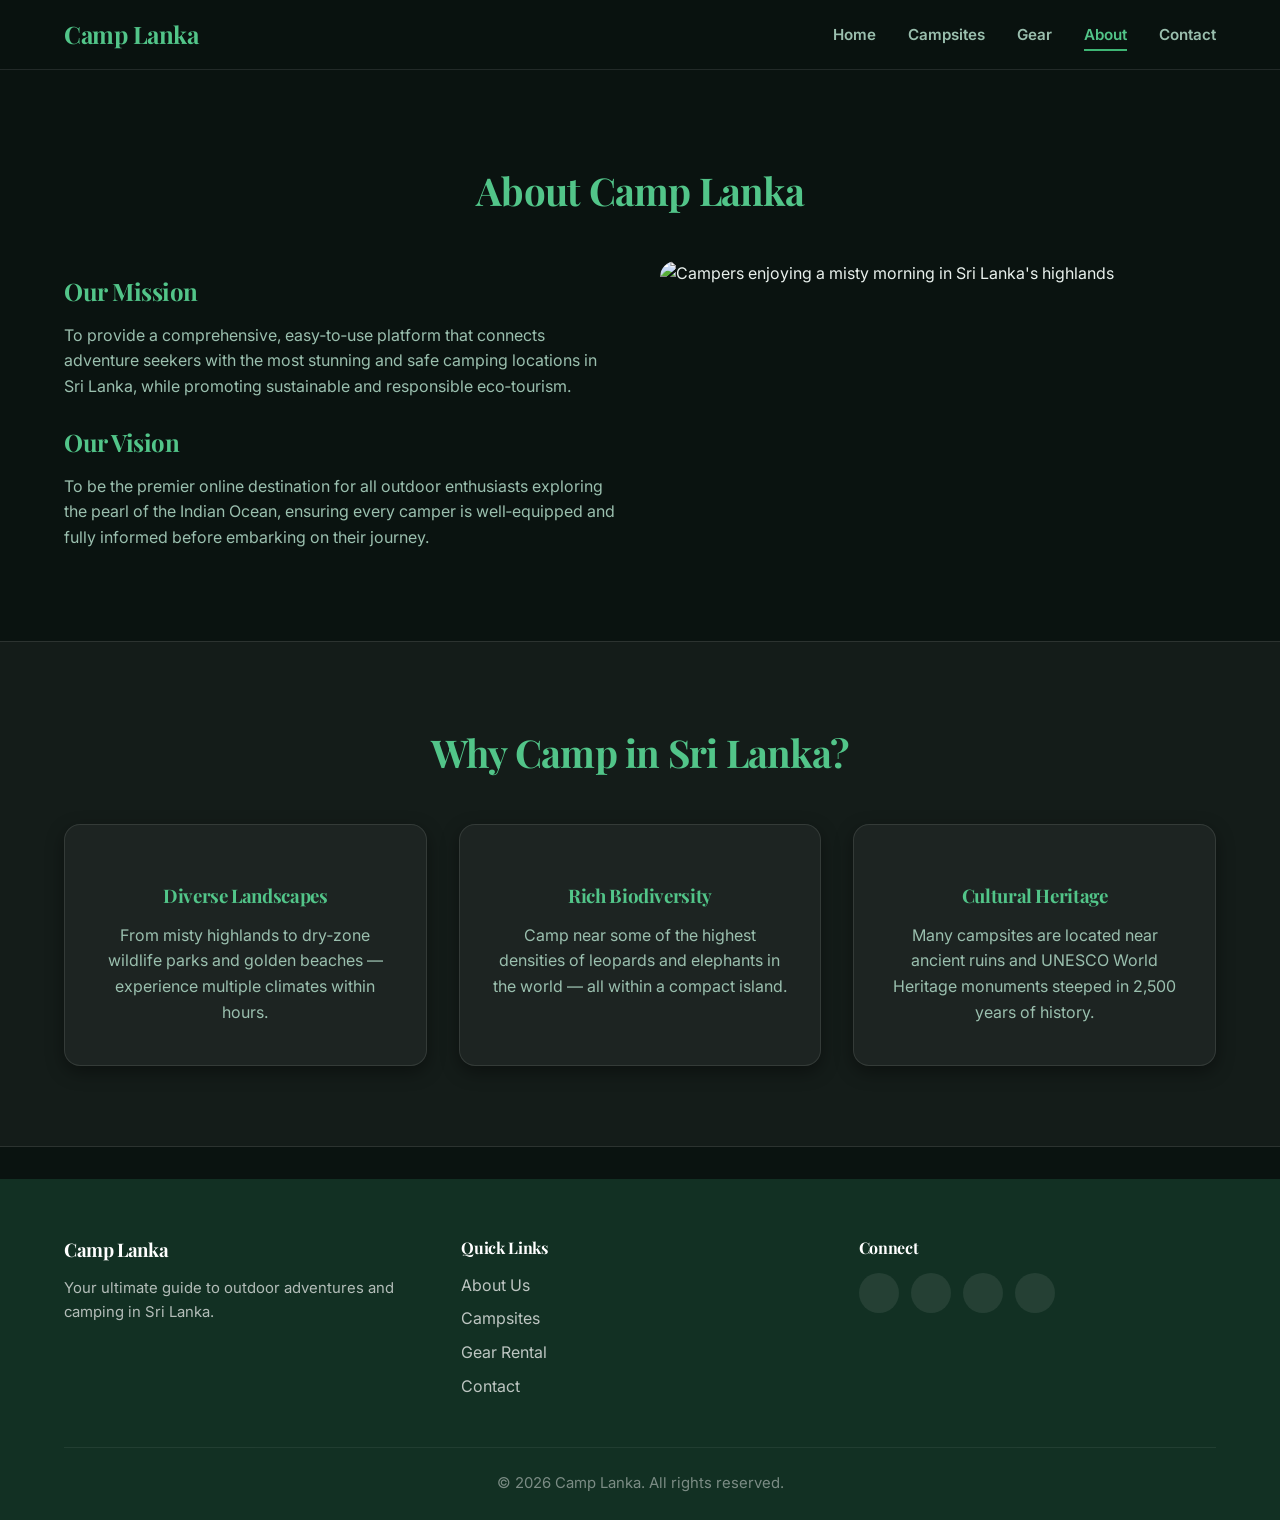
==== commit b43bc7e5: "Update website" ====
--- a/about.html
+++ b/about.html
@@ -22,10 +22,10 @@
       <nav class="nav" role="navigation" aria-label="Main navigation">
         <ul class="nav__list" id="nav-list" role="list">
           <li role="listitem"><a href="index.html"      class="nav__link">Home</a></li>
-          <li role="listitem"><a href="about.html"      class="nav__link active" aria-current="page">About</a></li>
           <li role="listitem"><a href="campsites.html"  class="nav__link">Campsites</a></li>
           <li role="listitem"><a href="gear.html"       class="nav__link">Gear</a></li>
-          <li role="listitem"><a href="reviews.html"    class="nav__link">Reviews</a></li>
+          <li role="listitem"><a href="about.html"      class="nav__link active" aria-current="page">About</a></li>
+          <!--<li role="listitem"><a href="reviews.html"    class="nav__link">Reviews</a></li>-->
           <li role="listitem"><a href="contact.html"    class="nav__link">Contact</a></li>
         </ul>
         <button class="hamburger" id="hamburger-btn" aria-label="Open navigation menu" aria-expanded="false" aria-controls="nav-list">
@@ -87,39 +87,6 @@
       </div>
     </section>
 
-    <!-- ===== MEET THE TEAM ===== -->
-    <section class="section" aria-labelledby="team-heading">
-      <div class="container">
-        <h2 class="section__title" id="team-heading">Meet the Team</h2>
-        <div class="grid grid--3">
-
-          <div class="card" style="padding:2.5rem 2rem;text-align:center;">
-            <img
-              src="https://images.unsplash.com/photo-1500648767791-00dcc994a43e?q=80&w=600&auto=format&fit=crop"
-              alt="Portrait of Sanjiva Fernando, Founder and Lead Explorer"
-              style="width:120px;height:120px;border-radius:50%;object-fit:cover;margin:0 auto 1rem;"
-              loading="lazy"
-            />
-            <h3 style="color:var(--color-primary);margin-bottom:0.3rem;">Sanjiva Fernando</h3>
-            <p style="color:var(--color-accent);font-weight:600;margin-bottom:0.5rem;">Founder &amp; Lead Explorer</p>
-            <p style="color:var(--color-text-light);">Over 15 years of experience trekking through the Knuckles and central highlands.</p>
-          </div>
-
-          <div class="card" style="padding:2.5rem 2rem;text-align:center;">
-            <img
-              src="https://images.unsplash.com/photo-1494790108377-be9c29b29330?q=80&w=600&auto=format&fit=crop"
-              alt="Portrait of Amaya Perera, Gear Specialist"
-              style="width:120px;height:120px;border-radius:50%;object-fit:cover;margin:0 auto 1rem;"
-              loading="lazy"
-            />
-            <h3 style="color:var(--color-primary);margin-bottom:0.3rem;">Amaya Perera</h3>
-            <p style="color:var(--color-accent);font-weight:600;margin-bottom:0.5rem;">Gear Specialist</p>
-            <p style="color:var(--color-text-light);">Ensures we only recommend the highest quality gear for Sri Lankan conditions.</p>
-          </div>
-
-        </div>
-      </div>
-    </section>
 
   </main>
 
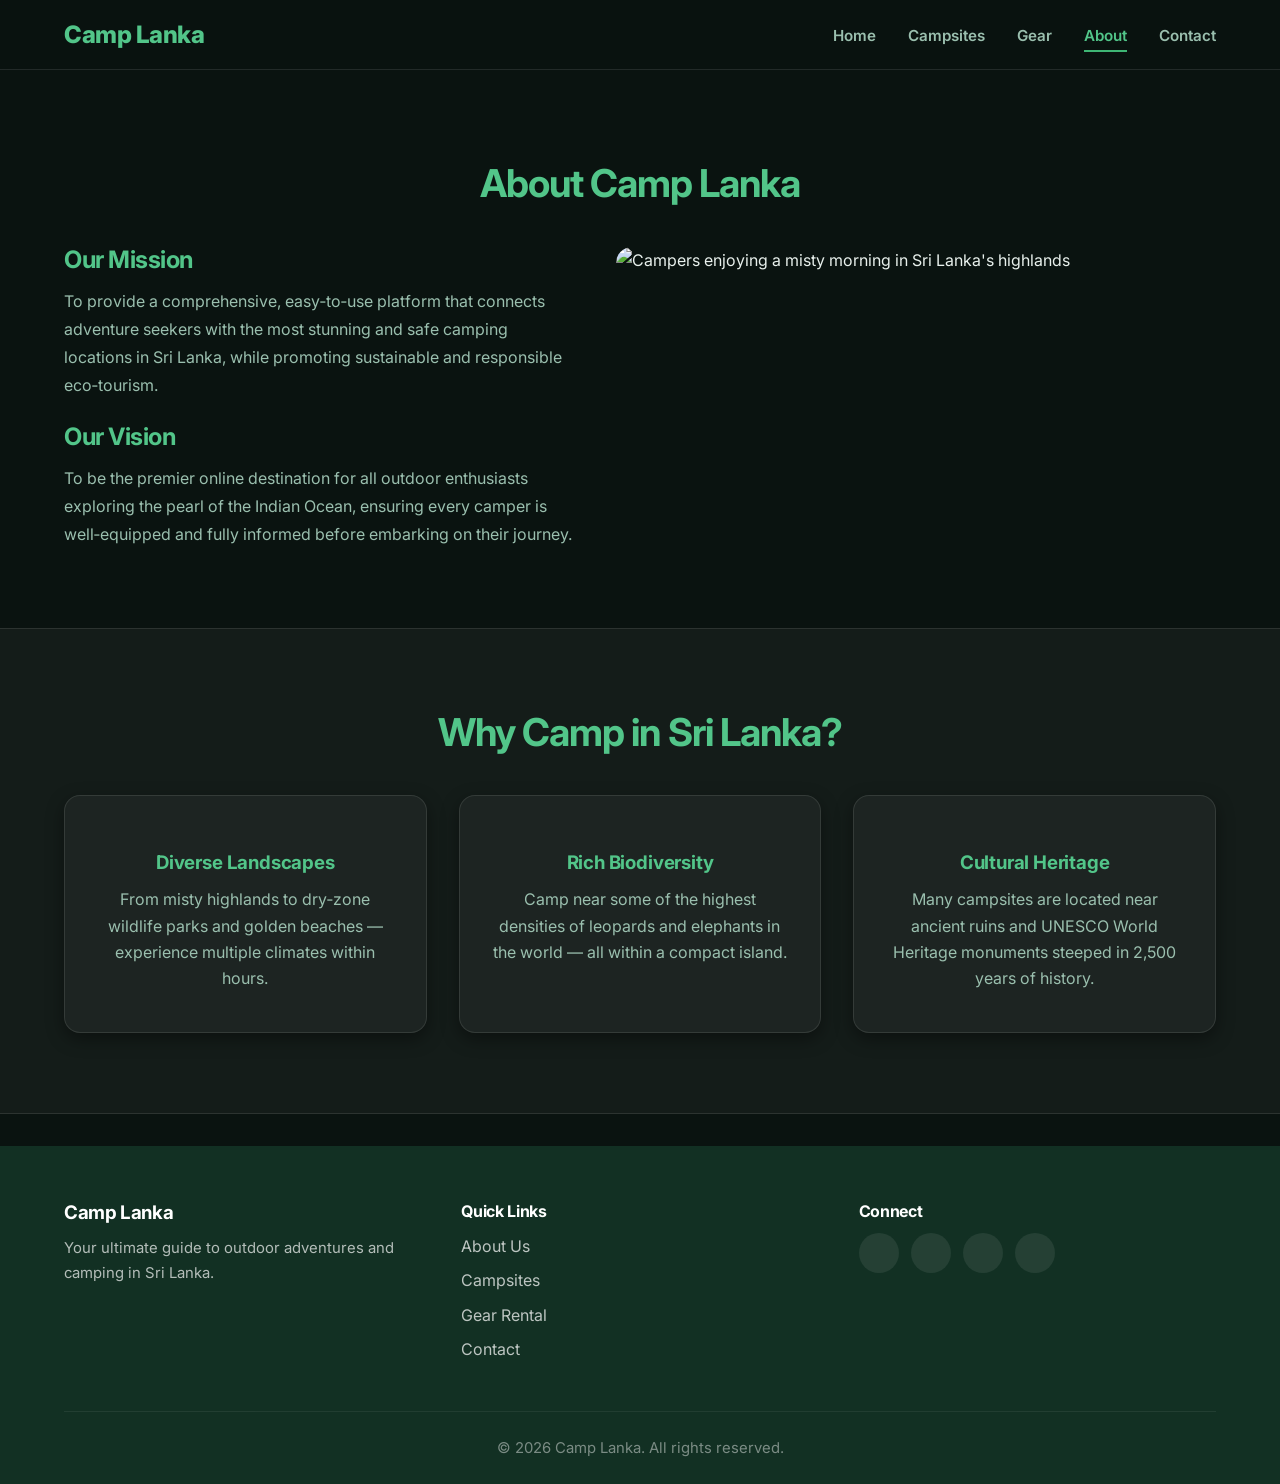
==== commit 658943af: "Update website" ====
--- a/about.html
+++ b/about.html
@@ -7,10 +7,9 @@
   <title>About Us – Camp Lanka</title>
   <link rel="preconnect" href="https://fonts.googleapis.com">
   <link rel="preconnect" href="https://fonts.gstatic.com" crossorigin>
-  <link href="https://fonts.googleapis.com/css2?family=Inter:wght@300;400;500;600;700&family=Playfair+Display:wght@500;600;700&display=swap" rel="stylesheet">
+  <link href="https://fonts.googleapis.com/css2?family=Inter:wght@300;400;500;600;700;800&display=swap" rel="stylesheet">
   <link rel="stylesheet" href="css/style.css" />
   <link rel="icon" href="favicon.png">
-  <!-- Phosphor Icons -->
   <script src="https://unpkg.com/@phosphor-icons/web"></script>
 </head>
 <body>
@@ -21,12 +20,11 @@
       <a href="index.html" class="logo" aria-label="Camp Lanka – Home">Camp Lanka</a>
       <nav class="nav" role="navigation" aria-label="Main navigation">
         <ul class="nav__list" id="nav-list" role="list">
-          <li role="listitem"><a href="index.html"      class="nav__link">Home</a></li>
-          <li role="listitem"><a href="campsites.html"  class="nav__link">Campsites</a></li>
-          <li role="listitem"><a href="gear.html"       class="nav__link">Gear</a></li>
-          <li role="listitem"><a href="about.html"      class="nav__link active" aria-current="page">About</a></li>
-          <!--<li role="listitem"><a href="reviews.html"    class="nav__link">Reviews</a></li>-->
-          <li role="listitem"><a href="contact.html"    class="nav__link">Contact</a></li>
+          <li role="listitem"><a href="index.html"     class="nav__link">Home</a></li>
+          <li role="listitem"><a href="campsites.html" class="nav__link">Campsites</a></li>
+          <li role="listitem"><a href="gear.html"      class="nav__link">Gear</a></li>
+          <li role="listitem"><a href="about.html"     class="nav__link active" aria-current="page">About</a></li>
+          <li role="listitem"><a href="contact.html"   class="nav__link">Contact</a></li>
         </ul>
         <button class="hamburger" id="hamburger-btn" aria-label="Open navigation menu" aria-expanded="false" aria-controls="nav-list">
           <i class="ph ph-list" aria-hidden="true" style="font-size:1.5rem;"></i>
@@ -35,7 +33,7 @@
     </div>
   </header>
 
-  <main style="padding-top:5rem;">
+  <main class="page-main">
 
     <!-- ===== MISSION & VISION ===== -->
     <section class="section" aria-labelledby="about-heading">
@@ -43,18 +41,24 @@
         <h1 class="section__title" id="about-heading">About Camp Lanka</h1>
         <div class="about-grid">
           <div>
-            <h2 style="color:var(--color-primary);margin-bottom:0.75rem;font-size:1.5rem;">Our Mission</h2>
-            <p style="margin-bottom:1.5rem;color:var(--color-text-light);">
+            <h2 style="color:var(--color-primary);margin-bottom:0.75rem;font-size:1.5rem;letter-spacing:-0.02em;">Our Mission</h2>
+            <p style="margin-bottom:1.5rem;color:var(--color-text-light);line-height:1.75;">
               To provide a comprehensive, easy‑to‑use platform that connects adventure seekers with the most stunning
               and safe camping locations in Sri Lanka, while promoting sustainable and responsible eco‑tourism.
             </p>
-            <h2 style="color:var(--color-primary);margin-bottom:0.75rem;font-size:1.5rem;">Our Vision</h2>
-            <p style="color:var(--color-text-light);">
+            <h2 style="color:var(--color-primary);margin-bottom:0.75rem;font-size:1.5rem;letter-spacing:-0.02em;">Our Vision</h2>
+            <p style="color:var(--color-text-light);line-height:1.75;">
               To be the premier online destination for all outdoor enthusiasts exploring the pearl of the Indian Ocean,
               ensuring every camper is well‑equipped and fully informed before embarking on their journey.
             </p>
           </div>
-          <img src="https://images.unsplash.com/photo-1496080174650-637e3f22fa03?q=80&w=2000&auto=format&fit=crop" alt="Campers enjoying a misty morning in Sri Lanka's highlands" loading="lazy" />
+          <img
+            src="https://images.unsplash.com/photo-1496080174650-637e3f22fa03?q=80&w=2000&auto=format&fit=crop"
+            alt="Campers enjoying a misty morning in Sri Lanka's highlands"
+            loading="lazy"
+            width="600"
+            height="300"
+          />
         </div>
       </div>
     </section>
@@ -67,26 +71,25 @@
 
           <div class="card" style="padding:2.5rem 2rem;text-align:center;">
             <i class="ph ph-mountains about-feature-icon" aria-hidden="true"></i>
-            <h3 style="color:var(--color-primary);margin-bottom:0.75rem;">Diverse Landscapes</h3>
+            <h3 style="color:var(--color-primary);margin-bottom:0.75rem;letter-spacing:-0.01em;">Diverse Landscapes</h3>
             <p style="color:var(--color-text-light);">From misty highlands to dry‑zone wildlife parks and golden beaches — experience multiple climates within hours.</p>
           </div>
 
           <div class="card" style="padding:2.5rem 2rem;text-align:center;">
             <i class="ph ph-leaf about-feature-icon" aria-hidden="true"></i>
-            <h3 style="color:var(--color-primary);margin-bottom:0.75rem;">Rich Biodiversity</h3>
+            <h3 style="color:var(--color-primary);margin-bottom:0.75rem;letter-spacing:-0.01em;">Rich Biodiversity</h3>
             <p style="color:var(--color-text-light);">Camp near some of the highest densities of leopards and elephants in the world — all within a compact island.</p>
           </div>
 
           <div class="card" style="padding:2.5rem 2rem;text-align:center;">
             <i class="ph ph-building-columns about-feature-icon" aria-hidden="true"></i>
-            <h3 style="color:var(--color-primary);margin-bottom:0.75rem;">Cultural Heritage</h3>
+            <h3 style="color:var(--color-primary);margin-bottom:0.75rem;letter-spacing:-0.01em;">Cultural Heritage</h3>
             <p style="color:var(--color-text-light);">Many campsites are located near ancient ruins and UNESCO World Heritage monuments steeped in 2,500 years of history.</p>
           </div>
 
         </div>
       </div>
     </section>
-
 
   </main>
 
--- a/css/style.css
+++ b/css/style.css
@@ -1,9 +1,6 @@
 /* ============================================================
    style.css — Camp Lanka
    ============================================================ */
-
-/* Google Fonts */
-@import url('https://fonts.googleapis.com/css2?family=Inter:opsz,wght@14..32,300;14..32,400;14..32,600;14..32,700&display=swap');
 
 /* ============================================================
    DESIGN TOKENS
@@ -21,14 +18,11 @@
   --color-text-light:     #9abfae;
   --color-border:         rgba(255, 255, 255, 0.1);
   --color-shadow:         rgba(0, 0, 0, 0.4);
-  --font-family:          'Inter', -apple-system, BlinkMacSystemFont, 'Segoe UI', Roboto, sans-serif;
-  --font-serif:           'Playfair Display', serif;
+  --font-family:          'Inter', 'Segoe UI', Roboto, Arial, sans-serif;
   --transition:           0.3s ease;
   --radius:               16px;
   --container-width:      1200px;
   --header-height:        70px;
-
-  /* Nav animation */
   --nav-anim-duration:    0.35s;
 }
 
@@ -50,7 +44,7 @@
   font-family: var(--font-family);
   background: var(--color-bg);
   color: var(--color-text);
-  line-height: 1.6;
+  line-height: 1.65;
   -webkit-font-smoothing: antialiased;
   -moz-osx-font-smoothing: grayscale;
 }
@@ -61,9 +55,10 @@
 }
 
 h1, h2, h3, h4, h5, h6 {
-  font-family: var(--font-serif);
+  font-family: var(--font-family);
   font-weight: 700;
   letter-spacing: -0.02em;
+  line-height: 1.2;
 }
 
 img {
@@ -78,7 +73,7 @@
 }
 a:hover { color: var(--color-accent); }
 
-/* Global focus ring — visible keyboard focus for accessibility */
+/* Global focus ring */
 :focus-visible {
   outline: 2px solid var(--color-primary);
   outline-offset: 3px;
@@ -92,6 +87,10 @@
   max-width: var(--container-width);
   margin: 0 auto;
   padding: 0 1.5rem;
+}
+
+.page-main {
+  padding-top: 5rem;
 }
 
 /* ============================================================
@@ -121,8 +120,8 @@
 
 /* Logo */
 .logo {
-  font-family: var(--font-serif);
-  font-weight: 700;
+  font-family: var(--font-family);
+  font-weight: 800;
   font-size: 1.5rem;
   color: var(--color-primary);
   letter-spacing: -0.5px;
@@ -191,7 +190,6 @@
   }
 
   .nav__list {
-    /* Position below header */
     position: fixed;
     top: var(--header-height);
     left: 0;
@@ -202,8 +200,6 @@
     border-bottom: 1px solid var(--color-border);
     box-shadow: 0 16px 40px rgba(0, 0, 0, 0.6);
     padding: 0;
-
-    /* Collapsed state */
     max-height: 0;
     overflow: hidden;
     opacity: 0;
@@ -214,7 +210,6 @@
       padding var(--nav-anim-duration) ease;
   }
 
-  /* Open state */
   .nav__list.active {
     max-height: 400px;
     opacity: 1;
@@ -265,11 +260,11 @@
 
 .hero__title {
   font-size: clamp(2.4rem, 6vw, 4.5rem);
-  font-weight: 700;
+  font-weight: 800;
   color: #fff;
   margin-bottom: 1rem;
   line-height: 1.1;
-  font-family: var(--font-serif);
+  letter-spacing: -0.03em;
 }
 .hero__title span { color: var(--color-primary); }
 
@@ -277,7 +272,8 @@
   font-size: clamp(1rem, 2vw, 1.2rem);
   color: rgba(255, 255, 255, 0.88);
   margin-bottom: 2rem;
-  line-height: 1.7;
+  line-height: 1.75;
+  font-weight: 400;
 }
 
 /* ============================================================
@@ -310,12 +306,12 @@
   display: flex;
   align-items: center;
   gap: 0.4rem;
-  font-size: 0.82rem;
+  font-size: 0.78rem;
   color: var(--color-primary);
   margin-bottom: 0.4rem;
-  font-weight: 600;
+  font-weight: 700;
   text-transform: uppercase;
-  letter-spacing: 0.04em;
+  letter-spacing: 0.06em;
 }
 
 .search-group select,
@@ -330,8 +326,6 @@
 }
 .search-group select option { background: var(--color-primary-dark); color: #fff; }
 .search-group input::placeholder { color: var(--color-text-light); }
-.search-group select:focus,
-.search-group input:focus { box-shadow: none; }
 
 .search-btn-container {
   width: 100%;
@@ -354,6 +348,8 @@
   justify-content: center;
   gap: 0.6rem;
   box-shadow: 0 4px 16px rgba(62, 181, 116, 0.3);
+  font-family: var(--font-family);
+  letter-spacing: 0.01em;
 }
 .search-btn:hover {
   opacity: 0.92;
@@ -378,17 +374,18 @@
 }
 .stat-value {
   font-size: 1.6rem;
-  font-weight: 700;
-  color: #fff;
-  font-family: var(--font-serif);
+  font-weight: 800;
+  color: #fff;
   display: flex;
   align-items: center;
   gap: 0.3rem;
+  letter-spacing: -0.02em;
 }
 .stat-label {
   font-size: 0.85rem;
   color: var(--color-text-light);
   letter-spacing: 0.04em;
+  font-weight: 500;
 }
 
 /* ============================================================
@@ -406,6 +403,7 @@
   font-size: 1rem;
   text-align: center;
   font-family: var(--font-family);
+  letter-spacing: 0.01em;
 }
 .btn:hover { transform: translateY(-1px); }
 .btn:active { transform: none; }
@@ -429,6 +427,16 @@
 }
 .btn--outline:hover {
   background: var(--color-primary);
+  color: #fff;
+}
+
+.btn--ghost {
+  background: rgba(255, 255, 255, 0.08);
+  color: var(--color-text);
+  border-color: var(--color-border);
+}
+.btn--ghost:hover {
+  background: rgba(255, 255, 255, 0.14);
   color: #fff;
 }
 
@@ -458,6 +466,7 @@
   color: var(--color-primary);
   text-align: center;
   margin-bottom: 2.5rem;
+  letter-spacing: -0.025em;
 }
 
 .section__action {
@@ -472,21 +481,19 @@
 .grid--3 { grid-template-columns: repeat(auto-fit, minmax(280px, 1fr)); }
 
 /* ============================================================
-   GENERIC CARDS
+   GENERIC CARD (used by gear.html and about.html)
    ============================================================ */
 .card {
   background: var(--color-surface);
   border-radius: var(--radius);
   overflow: hidden;
   box-shadow: 0 6px 18px var(--color-shadow);
+  border: 1px solid var(--color-border);
   transition: transform var(--transition), box-shadow var(--transition);
-  border: 1px solid var(--color-border);
-  cursor: default;
-}
-.card--clickable { cursor: pointer; }
-.card--clickable:hover {
-  transform: translateY(-6px);
-  box-shadow: 0 14px 32px rgba(27, 77, 62, 0.18);
+}
+.card:hover {
+  transform: translateY(-4px);
+  box-shadow: 0 12px 30px rgba(27, 77, 62, 0.2);
 }
 
 .card__media {
@@ -500,57 +507,46 @@
   object-fit: cover;
   transition: transform 0.5s ease;
 }
-.card--clickable:hover .card__media img { transform: scale(1.04); }
-
+.card:hover .card__media img { transform: scale(1.04); }
+
+.card__body {
+  padding: 1.25rem 1.25rem 1.5rem;
+}
+.card__title {
+  font-size: 1.15rem;
+  font-weight: 700;
+  color: var(--color-primary);
+  margin-bottom: 0.4rem;
+  letter-spacing: -0.01em;
+}
+.card__desc {
+  font-size: 0.93rem;
+  color: var(--color-text-light);
+  line-height: 1.55;
+}
+
+/* ============================================================
+   BADGES
+   ============================================================ */
 .badge {
   position: absolute;
   top: 0.75rem;
   left: 0.75rem;
   font-size: 0.7rem;
-  font-weight: 600;
+  font-weight: 700;
   padding: 0.3rem 0.8rem;
   border-radius: 20px;
   background: rgba(255, 255, 255, 0.88);
   backdrop-filter: blur(6px);
   color: var(--color-primary-dark);
   z-index: 1;
+  letter-spacing: 0.02em;
 }
 .badge--mountain  { background: #e3f0e9; color: #1a5a3a; }
 .badge--forest    { background: #d5e8d5; color: #1d5e3a; }
 .badge--wildlife  { background: #f0e6d3; color: #6b4f2a; }
 .badge--rent      { background: #d9e6f0; color: #1e4b6b; position: static; }
 .badge--buy       { background: #e8ddf0; color: #4d2a6b; position: static; }
-
-.card__body {
-  padding: 1.25rem 1.25rem 1.5rem;
-}
-.card__title {
-  font-size: 1.2rem;
-  font-weight: 700;
-  color: var(--color-primary);
-}
-.card__location {
-  font-size: 0.9rem;
-  color: var(--color-text-light);
-  margin: 0.25rem 0 0.5rem;
-}
-.card__location i { margin-right: 0.3rem; color: var(--color-accent); }
-.card__desc {
-  font-size: 0.95rem;
-  color: var(--color-text-light);
-  line-height: 1.5;
-}
-
-/* Hover-reveal action */
-.card .card__action {
-  opacity: 0;
-  transform: translateY(10px);
-  transition: var(--transition);
-}
-.card:hover .card__action {
-  opacity: 1;
-  transform: translateY(0);
-}
 
 /* ============================================================
    CAMP CARDS
@@ -567,7 +563,7 @@
 }
 .camp-card:hover {
   transform: translateY(-6px);
-  box-shadow: 0 14px 32px rgba(27, 77, 62, 0.18);
+  box-shadow: 0 14px 32px rgba(27, 77, 62, 0.22);
 }
 
 .camp-card-img {
@@ -575,6 +571,7 @@
   height: 200px;
   object-fit: cover;
   transition: transform 0.5s ease;
+  aspect-ratio: 2 / 1;
 }
 .camp-card:hover .camp-card-img { transform: scale(1.04); }
 
@@ -598,28 +595,81 @@
   font-weight: 700;
   color: var(--color-primary);
   margin-bottom: 0.5rem;
+  letter-spacing: -0.01em;
 }
 .camp-desc {
   font-size: 0.93rem;
   color: var(--color-text-light);
-  line-height: 1.5;
+  line-height: 1.55;
   margin-bottom: 1rem;
   flex-grow: 1;
 }
-.camp-card-footer {
-  display: flex;
-  justify-content: space-between;
-  align-items: center;
-  border-top: 1px solid var(--color-border);
-  padding-top: 1rem;
-  margin-top: auto;
-}
-.season-info {
+
+/* Camp card stat boxes */
+.camp-stat-grid {
+  display: grid;
+  grid-template-columns: 1fr 1fr 1fr;
+  gap: 0.5rem;
+  margin-top: 1rem;
+}
+.camp-stat-box {
+  background: rgba(255, 255, 255, 0.03);
+  padding: 0.8rem 0.2rem;
+  border-radius: 12px;
+  text-align: center;
+  border: 1px solid rgba(255, 255, 255, 0.05);
+}
+.camp-stat-value {
+  font-weight: 600;
   font-size: 0.85rem;
-  color: var(--color-text-light);
-  display: flex;
-  align-items: center;
-  gap: 0.4rem;
+  color: #fff;
+  display: block;
+}
+.camp-stat-label {
+  font-size: 0.7rem;
+  color: var(--color-text-light);
+  display: block;
+}
+
+/* Favourite button on card */
+.camp-card-fav {
+  position: absolute;
+  right: 1rem;
+  top: 1rem;
+  background: rgba(0, 0, 0, 0.5);
+  border: none;
+  border-radius: 50%;
+  width: 32px;
+  height: 32px;
+  color: #fff;
+  cursor: pointer;
+  display: flex;
+  align-items: center;
+  justify-content: center;
+  backdrop-filter: blur(4px);
+  transition: background var(--transition), color var(--transition);
+}
+.camp-card-fav:hover {
+  background: rgba(220, 53, 69, 0.75);
+  color: #fff;
+}
+
+/* Rating overlay on card image */
+.camp-card-rating {
+  position: absolute;
+  bottom: 1rem;
+  left: 1rem;
+  color: #fff;
+  font-weight: 600;
+  display: flex;
+  align-items: center;
+  gap: 0.3rem;
+  text-shadow: 0 1px 4px rgba(0,0,0,0.5);
+}
+.camp-card-rating .rating-count {
+  font-size: 0.8rem;
+  font-weight: 400;
+  opacity: 0.8;
 }
 
 /* ============================================================
@@ -669,7 +719,7 @@
   border-radius: 50%;
   width: 28px;
   height: 28px;
-  display: none; /* shown via JS */
+  display: none;
   align-items: center;
   justify-content: center;
   cursor: pointer;
@@ -681,7 +731,7 @@
   color: #fff;
 }
 
-/* Empty state — "No campsites found" */
+/* Empty state */
 .campsite-empty {
   display: none;
   text-align: center;
@@ -700,7 +750,6 @@
   font-size: 1.4rem;
   color: var(--color-text);
   margin-bottom: 0.5rem;
-  font-family: var(--font-serif);
 }
 .campsite-empty p { font-size: 0.95rem; }
 
@@ -730,8 +779,10 @@
   flex-shrink: 0;
 }
 .gear-card__info h4 {
-  font-weight: 600;
-  color: var(--color-primary);
+  font-weight: 700;
+  color: var(--color-primary);
+  font-size: 0.95rem;
+  letter-spacing: -0.01em;
 }
 .gear-card__info p {
   font-size: 0.85rem;
@@ -816,102 +867,6 @@
 .nearby__gear-info .price { color: var(--color-accent); font-weight: 600; margin-top: 0.2rem; }
 
 /* ============================================================
-   REVIEWS CAROUSEL
-   ============================================================ */
-.carousel-wrapper {
-  max-width: 760px;
-  margin: 0 auto;
-  background: var(--color-surface);
-  border-radius: var(--radius);
-  padding: 2.5rem 3rem;
-  border: 1px solid var(--color-border);
-  position: relative;
-  overflow: hidden;
-}
-
-.carousel-track {
-  display: flex;
-  transition: transform 0.45s cubic-bezier(0.4, 0, 0.2, 1);
-}
-
-.review-slide {
-  min-width: 100%;
-  padding: 0 1.5rem;
-  text-align: center;
-}
-.review-slide .quote {
-  font-size: 3rem;
-  color: var(--color-accent);
-  opacity: 0.25;
-  margin-bottom: 0.5rem;
-  line-height: 1;
-}
-.review-slide blockquote {
-  font-style: italic;
-  font-size: 1.1rem;
-  color: var(--color-text);
-  margin-bottom: 1.2rem;
-  line-height: 1.7;
-}
-.review-slide .author {
-  font-weight: 600;
-  color: var(--color-primary);
-}
-.review-slide .stars {
-  color: #e8b84b;
-  margin-top: 0.4rem;
-  font-size: 1.1rem;
-  letter-spacing: 2px;
-}
-
-.carousel-btn {
-  position: absolute;
-  top: 50%;
-  transform: translateY(-50%);
-  background: rgba(27, 77, 62, 0.12);
-  border: 1px solid var(--color-border);
-  width: 42px;
-  height: 42px;
-  border-radius: 50%;
-  cursor: pointer;
-  transition: background var(--transition), color var(--transition), border-color var(--transition);
-  color: var(--color-primary);
-  font-size: 1rem;
-  display: flex;
-  align-items: center;
-  justify-content: center;
-}
-.carousel-btn:hover {
-  background: var(--color-accent);
-  color: #fff;
-  border-color: var(--color-accent);
-}
-.carousel-btn.prev { left: 0.75rem; }
-.carousel-btn.next { right: 0.75rem; }
-
-/* Dot indicators */
-.carousel-dots {
-  display: flex;
-  justify-content: center;
-  gap: 0.5rem;
-  margin-top: 1.5rem;
-}
-.carousel-dot {
-  width: 8px;
-  height: 8px;
-  border-radius: 50%;
-  border: none;
-  background: var(--color-border);
-  cursor: pointer;
-  transition: background var(--transition), transform var(--transition);
-  padding: 0;
-}
-.carousel-dot.active {
-  background: var(--color-accent);
-  transform: scale(1.3);
-}
-
-/* ============================================================
    CONTACT
    ============================================================ */
 .contact-grid {
@@ -925,7 +880,7 @@
 .form-group { margin-bottom: 1.25rem; }
 .form-group label {
   display: block;
-  font-weight: 500;
+  font-weight: 600;
   margin-bottom: 0.35rem;
   color: var(--color-text);
   font-size: 0.9rem;
@@ -963,8 +918,8 @@
   text-align: center;
   margin-top: 0.2rem;
 }
-.contact-details .item h4 { font-weight: 600; color: var(--color-primary); }
-.contact-details .item p { color: var(--color-text-light); }
+.contact-details .item h3 { font-weight: 700; color: var(--color-primary); font-size: 1rem; }
+.contact-details .item p { color: var(--color-text-light); font-size: 0.93rem; }
 
 /* ============================================================
    ABOUT PAGE
@@ -982,7 +937,6 @@
   width: 100%;
 }
 
-/* Why Camp in Sri Lanka icon cards */
 .about-feature-icon {
   font-size: 2.5rem;
   color: var(--color-primary);
@@ -1007,7 +961,7 @@
   margin-bottom: 2.5rem;
 }
 .footer h3, .footer h4 { color: #fff; margin-bottom: 0.75rem; }
-.footer p { font-size: 0.93rem; line-height: 1.6; opacity: 0.8; }
+.footer p { font-size: 0.93rem; line-height: 1.65; opacity: 0.8; }
 .footer ul { list-style: none; }
 .footer ul li { margin-bottom: 0.5rem; }
 .footer a { color: rgba(255, 255, 255, 0.72); transition: color var(--transition); }
@@ -1094,8 +1048,14 @@
   object-fit: cover;
   border-radius: var(--radius);
   margin-bottom: 1.5rem;
-}
-.modal-title { font-size: 1.9rem; color: var(--color-primary); margin-bottom: 0.5rem; }
+  aspect-ratio: 16 / 9;
+}
+.modal-title {
+  font-size: 1.9rem;
+  color: var(--color-primary);
+  margin-bottom: 0.5rem;
+  letter-spacing: -0.025em;
+}
 .modal-meta {
   display: flex;
   flex-wrap: wrap;
@@ -1105,14 +1065,16 @@
   margin-bottom: 1.25rem;
 }
 .modal-meta span { display: flex; align-items: center; gap: 0.4rem; }
-.modal-desc { line-height: 1.7; margin-bottom: 1.5rem; color: var(--color-text-light); }
+.modal-desc { line-height: 1.75; margin-bottom: 1.5rem; color: var(--color-text-light); }
 
 .modal-section-title {
-  font-size: 1.15rem;
+  font-size: 1.05rem;
+  font-weight: 700;
   color: var(--color-primary);
   margin-bottom: 0.75rem;
   border-bottom: 1px solid var(--color-border);
   padding-bottom: 0.4rem;
+  letter-spacing: -0.01em;
 }
 .modal-safety { list-style: none; margin-bottom: 1.5rem; }
 .modal-safety li {
@@ -1121,6 +1083,7 @@
   margin-bottom: 0.6rem;
   font-size: 0.93rem;
   color: var(--color-text-light);
+  line-height: 1.55;
 }
 .modal-safety li::before {
   content: '✓';
@@ -1129,24 +1092,23 @@
   color: var(--color-accent);
   font-weight: bold;
 }
-.modal-gear-list { display: flex; flex-direction: column; gap: 0.8rem; }
-.modal-gear-item {
-  display: flex;
-  gap: 1rem;
-  background: rgba(0, 0, 0, 0.2);
-  padding: 0.75rem;
-  border-radius: 10px;
-  border: 1px solid var(--color-border);
-  align-items: center;
-}
-.modal-gear-img { width: 60px; height: 60px; border-radius: 8px; object-fit: cover; flex-shrink: 0; }
-.modal-gear-info h4 { font-size: 0.93rem; color: var(--color-primary); }
-.modal-gear-info p { font-size: 0.8rem; color: var(--color-text-light); margin-top: 0.2rem; }
-.modal-gear-item .btn {
-  margin-left: auto;
-  font-size: 0.8rem;
-  padding: 0.4rem 0.9rem;
-  flex-shrink: 0;
+
+/* Modal action buttons (Location + Call) */
+.modal-action-btns {
+  display: grid;
+  grid-template-columns: 1fr 1fr;
+  gap: 0.75rem;
+  margin-top: 1.5rem;
+}
+.modal-action-btns .btn {
+  display: flex;
+  align-items: center;
+  justify-content: center;
+  gap: 0.5rem;
+  padding: 0.7rem 1rem;
+  font-size: 0.92rem;
+  border-radius: 12px;
+  font-weight: 600;
 }
 
 /* ============================================================
@@ -1175,7 +1137,6 @@
 }
 .cl-toast--success { background: rgba(22, 72, 46, 0.95); }
 .cl-toast--error   { background: rgba(90, 25, 25, 0.95); }
-
 .cl-toast--visible { opacity: 1; transform: translateY(0); }
 
 .cl-toast i:first-child { font-size: 1.3rem; flex-shrink: 0; }
@@ -1217,6 +1178,7 @@
     grid-template-columns: 1fr;
   }
   .modal-header-img { height: 220px; }
+  .modal-action-btns { grid-template-columns: 1fr 1fr; }
 }
 
 /* ============================================================
@@ -1243,8 +1205,6 @@
 
   .nearby__placeholder { grid-template-columns: 1fr; }
 
-  .carousel-wrapper { padding: 2rem 1.5rem; }
-
   .cl-toast {
     bottom: 1rem;
     right: 1rem;
@@ -1253,6 +1213,8 @@
   }
 
   .campsite-search-wrapper { max-width: 100%; }
+
+  .modal-action-btns { grid-template-columns: 1fr; }
 }
 
 /* ============================================================
